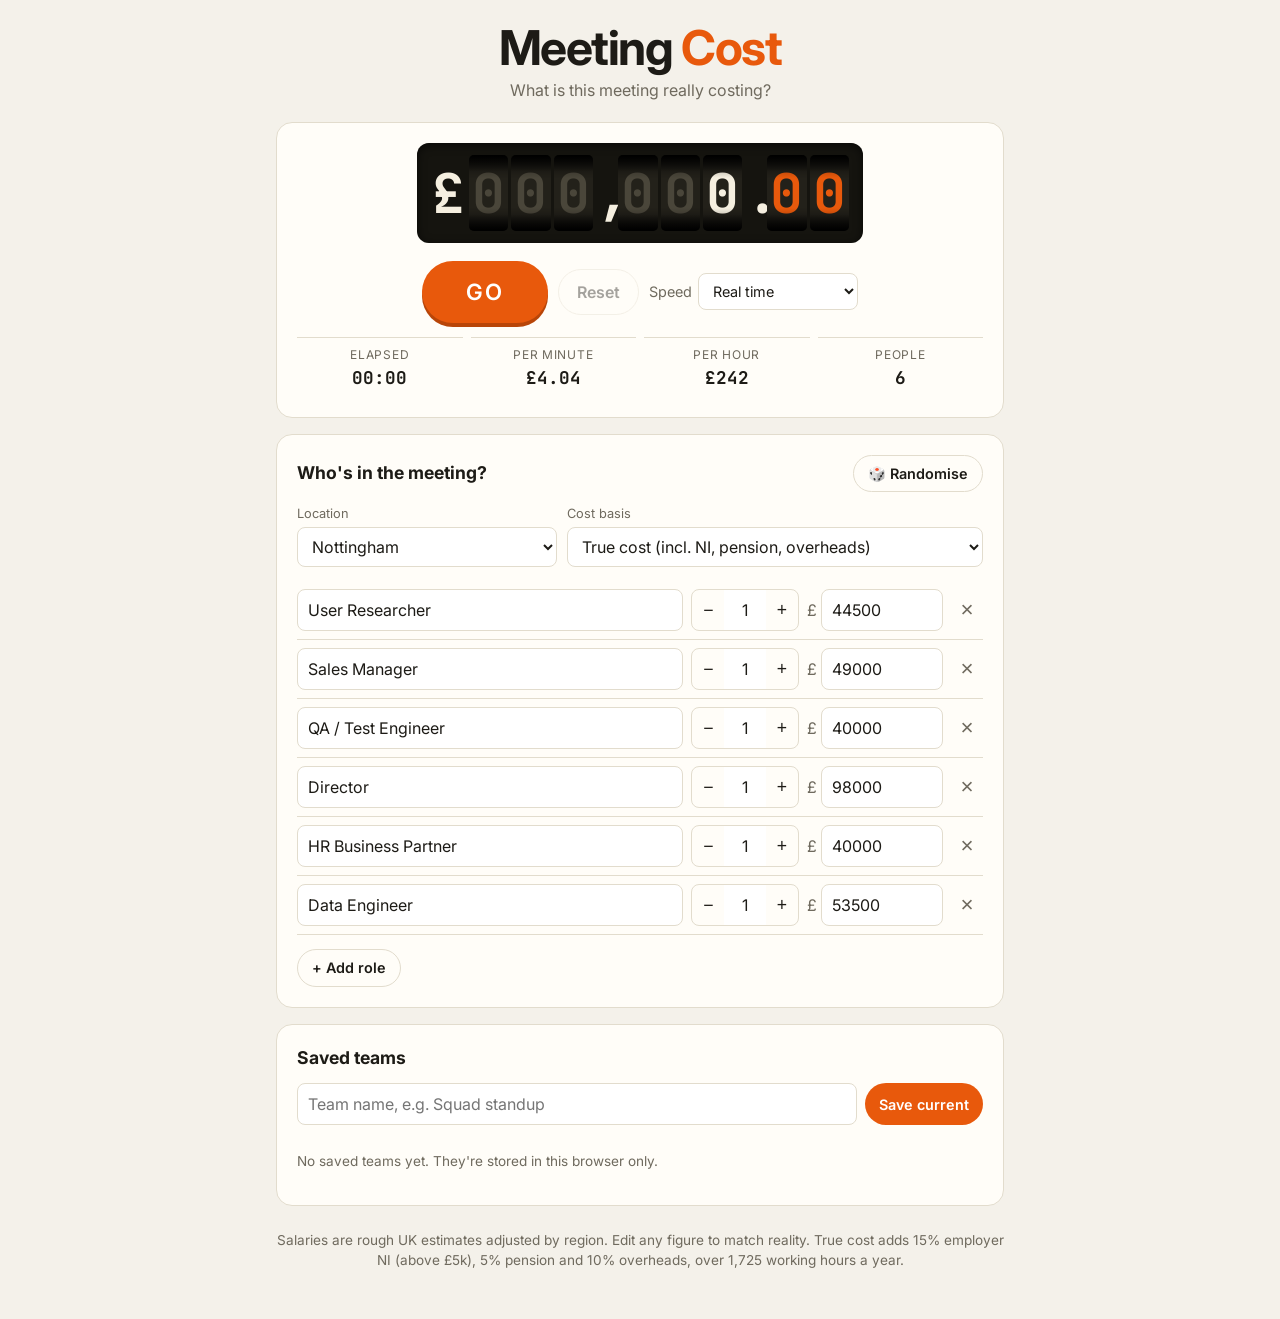
==== index.html @ 6343859e "Meeting Cost v1 Co-Authored-By: Claude Opus 5.5 <noreply@anthropic.com> Claude-Session: https://clau" ====
<!doctype html>
<html lang="en-GB">
<head>
  <meta charset="utf-8">
  <meta name="viewport" content="width=device-width, initial-scale=1">
  <title>Meeting Cost</title>
  <meta name="description" content="Watch what your meeting is really costing, live.">
  <link rel="preconnect" href="https://fonts.googleapis.com">
  <link rel="preconnect" href="https://fonts.gstatic.com" crossorigin>
  <link href="https://fonts.googleapis.com/css2?family=Inter:wght@400;500;600;700&family=JetBrains+Mono:wght@500;700&display=swap" rel="stylesheet">
  <link rel="stylesheet" href="style.css">
  <link rel="icon" href="data:image/svg+xml,<svg xmlns='http://www.w3.org/2000/svg' viewBox='0 0 100 100'><text y='.9em' font-size='90'>💸</text></svg>">
</head>
<body>
  <main class="wrap">
    <header class="top">
      <h1>Meeting <span>Cost</span></h1>
      <p class="tag">What is this meeting really costing?</p>
    </header>

    <section class="meter card" aria-live="polite">
      <div class="odometer" id="odometer" aria-label="Meeting cost"></div>
      <div class="controls">
        <button id="go" class="btn btn-go">GO</button>
        <button id="reset" class="btn btn-ghost" disabled>Reset</button>
        <label class="speed">
          <span>Speed</span>
          <select id="speed">
            <option value="1">Real time</option>
            <option value="10">10×</option>
            <option value="60">60× (1 min = 1 hr)</option>
          </select>
        </label>
      </div>
      <dl class="stats">
        <div><dt>Elapsed</dt><dd id="elapsed">00:00</dd></div>
        <div><dt>Per minute</dt><dd id="perMinute">£0</dd></div>
        <div><dt>Per hour</dt><dd id="perHour">£0</dd></div>
        <div><dt>People</dt><dd id="people">0</dd></div>
      </dl>
      <div id="result" class="result" hidden>
        <p id="resultText"></p>
        <div class="result-actions">
          <button id="copyResult" class="btn btn-small">Copy result</button>
          <button id="copyLink" class="btn btn-small btn-ghost">Copy link to this meeting</button>
        </div>
      </div>
    </section>

    <section class="card">
      <div class="section-head">
        <h2>Who's in the meeting?</h2>
        <button id="randomise" class="btn btn-small btn-ghost">🎲 Randomise</button>
      </div>

      <div class="settings">
        <label>
          <span>Location</span>
          <select id="location"></select>
        </label>
        <label>
          <span>Cost basis</span>
          <select id="mode">
            <option value="true">True cost (incl. NI, pension, overheads)</option>
            <option value="salary">Salary only</option>
          </select>
        </label>
      </div>

      <ul id="attendees" class="attendees"></ul>
      <button id="addRow" class="btn btn-small btn-ghost add">+ Add role</button>
      <datalist id="roleList"></datalist>
    </section>

    <section class="card">
      <h2>Saved teams</h2>
      <form id="saveForm" class="save">
        <input id="teamName" type="text" placeholder="Team name, e.g. Squad standup" maxlength="40" required>
        <button class="btn btn-small" type="submit">Save current</button>
      </form>
      <ul id="teams" class="teams"></ul>
      <p id="noTeams" class="muted">No saved teams yet. They're stored in this browser only.</p>
    </section>

    <footer class="foot muted">
      Salaries are rough UK estimates adjusted by region. Edit any figure to match reality.
      True cost adds 15% employer NI (above £5k), 5% pension and 10% overheads, over 1,725 working hours a year.
    </footer>
  </main>

  <template id="rowTpl">
    <li class="row">
      <input class="role" type="text" list="roleList" aria-label="Job title">
      <div class="count">
        <button type="button" class="dec" aria-label="Fewer">−</button>
        <input class="n" type="number" min="1" max="99" value="1" aria-label="How many">
        <button type="button" class="inc" aria-label="More">+</button>
      </div>
      <label class="salary"><span>£</span><input class="sal" type="number" min="0" step="1000" aria-label="Annual salary"></label>
      <button type="button" class="remove" aria-label="Remove">×</button>
    </li>
  </template>

  <script type="module" src="app.js"></script>
</body>
</html>
---- style.css ----
:root {
  --bg: #f4f1ea;
  --card: #fffdf8;
  --ink: #1d1b16;
  --muted: #6f6a5e;
  --line: #e2dccd;
  --accent: #e8590c;
  --accent-ink: #fff;
  --stop: #c92a2a;
  --odo-bg: #15140f;
  --odo-wheel: #23211a;
  --odo-digit: #f5efe0;
  --odo-pence: #e8590c;
  --odo-dim: #4a463a;
  --input: #fff;
  color-scheme: light;
}
@media (prefers-color-scheme: dark) {
  :root:not([data-theme="light"]) {
    --bg: #12110d; --card: #1b1a15; --ink: #f2ede1; --muted: #9a9484; --line: #2e2c24;
    --input: #23211a; --odo-bg: #0a0907; --odo-wheel: #1b1a14; color-scheme: dark;
  }
}
:root[data-theme="dark"] {
  --bg: #12110d; --card: #1b1a15; --ink: #f2ede1; --muted: #9a9484; --line: #2e2c24;
  --input: #23211a; --odo-bg: #0a0907; --odo-wheel: #1b1a14; color-scheme: dark;
}

* { box-sizing: border-box; }
body {
  margin: 0;
  background: var(--bg);
  color: var(--ink);
  font: 16px/1.5 Inter, system-ui, sans-serif;
}
.wrap { max-width: 760px; margin: 0 auto; padding: 24px 16px 48px; }
.top { text-align: center; margin-bottom: 20px; }
h1 { font-size: clamp(2rem, 7vw, 3rem); margin: 0; letter-spacing: -0.03em; line-height: 1; }
h1 span { color: var(--accent); }
.tag { margin: 6px 0 0; color: var(--muted); }
h2 { font-size: 1.1rem; margin: 0 0 12px; }
.muted { color: var(--muted); font-size: 0.85rem; }

.card {
  background: var(--card);
  border: 1px solid var(--line);
  border-radius: 16px;
  padding: 20px;
  margin-bottom: 16px;
}

/* ---- odometer ---- */
.meter { text-align: center; }
.odometer {
  --h: clamp(44px, 11vw, 76px);
  display: inline-flex;
  align-items: center;
  gap: 3px;
  padding: 12px 14px;
  background: var(--odo-bg);
  border-radius: 12px;
  box-shadow: inset 0 2px 10px rgba(0,0,0,.6);
  font: 700 calc(var(--h) * 0.72)/1 "JetBrains Mono", ui-monospace, monospace;
  color: var(--odo-digit);
  max-width: 100%;
}
.odometer .cur, .odometer .dot, .odometer .sep { padding: 0 1px; }
.odometer .sep, .odometer .dot { width: 0.35em; text-align: center; }
.wheel {
  position: relative;
  display: inline-block;
  width: 0.72em;
  height: var(--h);
  overflow: hidden;
  border-radius: 5px;
  background: linear-gradient(180deg, #000 0%, var(--odo-wheel) 22%, var(--odo-wheel) 78%, #000 100%);
}
.wheel::after {
  content: "";
  position: absolute; inset: 0;
  background: linear-gradient(180deg, rgba(0,0,0,.55), transparent 30%, transparent 70%, rgba(0,0,0,.55));
  pointer-events: none;
}
.strip { display: flex; flex-direction: column; will-change: transform; }
.strip span { height: var(--h); display: flex; align-items: center; justify-content: center; }
.wheel.pence { color: var(--odo-pence); }
.wheel.lead { color: var(--odo-dim); }

.controls { display: flex; gap: 10px; justify-content: center; align-items: center; flex-wrap: wrap; margin: 18px 0 8px; }
.btn {
  white-space: nowrap;
  font: inherit; font-weight: 600;
  border: 0; border-radius: 999px;
  padding: 10px 18px;
  background: var(--accent); color: var(--accent-ink);
  cursor: pointer;
}
.btn:disabled { opacity: .4; cursor: default; }
.btn-ghost { background: transparent; color: var(--ink); border: 1px solid var(--line); }
.btn-small { padding: 7px 14px; font-size: .9rem; }
.btn-go { font-size: 1.4rem; padding: 14px 44px; letter-spacing: .08em; box-shadow: 0 4px 0 #b84508; }
.btn-go:active { transform: translateY(2px); box-shadow: 0 2px 0 #b84508; }
.btn-go.stop { background: var(--stop); box-shadow: 0 4px 0 #8f1d1d; }
.speed { display: flex; gap: 6px; align-items: center; color: var(--muted); font-size: .9rem; }

select, input {
  font: inherit; color: var(--ink);
  background: var(--input);
  border: 1px solid var(--line);
  border-radius: 8px;
  padding: 8px 10px;
  min-width: 0;
}

.stats { display: grid; grid-template-columns: repeat(4, 1fr); gap: 8px; margin: 14px 0 0; }
.stats div { padding: 8px 4px; border-top: 1px solid var(--line); }
.stats dt { font-size: .75rem; text-transform: uppercase; letter-spacing: .06em; color: var(--muted); }
.stats dd { margin: 2px 0 0; font: 700 1.1rem "JetBrains Mono", monospace; }
@media (max-width: 480px) { .stats { grid-template-columns: repeat(2, 1fr); } }

.result { margin-top: 16px; padding: 16px; border-radius: 12px; background: color-mix(in srgb, var(--accent) 12%, transparent); }
.result p { margin: 0 0 12px; font-size: 1.1rem; }
.result strong { font-size: 1.6rem; display: block; }
.result span { display: block; color: var(--muted); font-size: .95rem; }
.result-actions { display: flex; gap: 8px; justify-content: center; flex-wrap: wrap; }

/* ---- setup ---- */
.section-head { display: flex; justify-content: space-between; align-items: center; margin-bottom: 12px; }
.section-head h2 { margin: 0; }
.settings { display: grid; grid-template-columns: 1fr 1.6fr; gap: 10px; margin-bottom: 14px; }
.settings label span { display: block; font-size: .8rem; color: var(--muted); margin-bottom: 4px; }
.settings select { width: 100%; }
@media (max-width: 560px) { .settings { grid-template-columns: 1fr; } }

.attendees { list-style: none; margin: 0 0 10px; padding: 0; }
.row {
  display: grid;
  grid-template-columns: 1fr auto 8.5rem auto;
  gap: 8px; align-items: center;
  padding: 8px 0; border-bottom: 1px solid var(--line);
}
.row .role { width: 100%; }
.count { display: flex; align-items: center; border: 1px solid var(--line); border-radius: 8px; overflow: hidden; }
.count button { border: 0; background: transparent; color: var(--ink); width: 32px; height: 38px; font-size: 1.1rem; cursor: pointer; }
.count .n { width: 2.6em; text-align: center; border: 0; border-radius: 0; padding: 8px 0; -moz-appearance: textfield; }
.count .n::-webkit-inner-spin-button { -webkit-appearance: none; }
.salary { display: flex; align-items: center; gap: 4px; color: var(--muted); }
.salary input { width: 100%; }
.salary input.override { border-color: var(--accent); }
.remove { border: 0; background: transparent; color: var(--muted); font-size: 1.4rem; cursor: pointer; width: 32px; }
.remove:hover { color: var(--stop); }
@media (max-width: 560px) {
  .row { grid-template-columns: 1fr auto; }
  .row .role { grid-column: 1; grid-row: 1; }
  .remove { grid-column: 2; grid-row: 1; }
  .salary { grid-column: 1; grid-row: 2; }
  .count { grid-column: 2; grid-row: 2; }
}
.add { margin-top: 4px; }

/* ---- teams ---- */
.save { display: flex; gap: 8px; margin-bottom: 12px; }
.save input { flex: 1; }
.teams { list-style: none; margin: 0; padding: 0; display: grid; gap: 8px; }
.teams li { display: flex; border: 1px solid var(--line); border-radius: 10px; overflow: hidden; }
.teams .load { flex: 1; text-align: left; border: 0; background: transparent; color: var(--ink); padding: 10px 12px; font: inherit; cursor: pointer; }
.teams .load:hover { background: color-mix(in srgb, var(--accent) 8%, transparent); }
.teams .load span { display: block; color: var(--muted); font-size: .85rem; }
.teams .del { border: 0; border-left: 1px solid var(--line); background: transparent; color: var(--muted); width: 44px; font-size: 1.3rem; cursor: pointer; }

.foot { text-align: center; margin-top: 24px; }
body.running .odometer { box-shadow: inset 0 2px 10px rgba(0,0,0,.6), 0 0 0 3px color-mix(in srgb, var(--accent) 40%, transparent); }
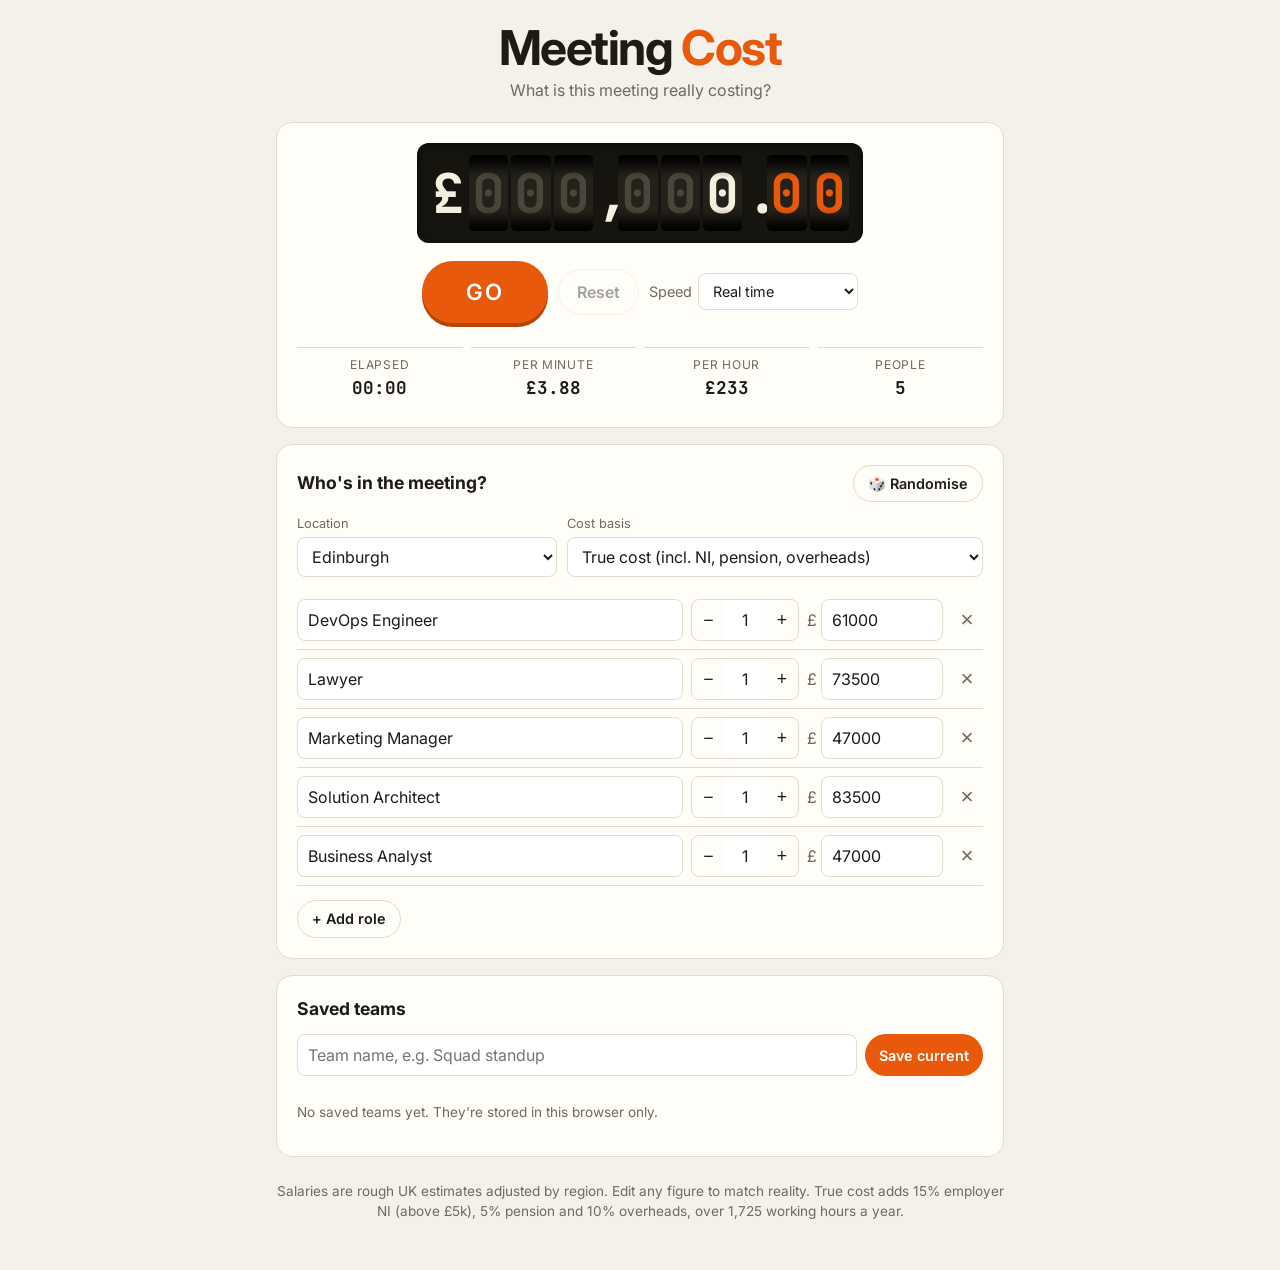
==== commit ec6c006a: "Shared links restore the meeting result, not just the setup Copy link now includes the final cost an" ====
--- a/index.html
+++ b/index.html
@@ -42,7 +42,7 @@
         <p id="resultText"></p>
         <div class="result-actions">
           <button id="copyResult" class="btn btn-small">Copy result</button>
-          <button id="copyLink" class="btn btn-small btn-ghost">Copy link to this meeting</button>
+          <button id="copyLink" class="btn btn-small btn-ghost">Copy link to this result</button>
         </div>
       </div>
     </section>
--- a/style.css
+++ b/style.css
@@ -86,7 +86,7 @@
 .wheel.pence { color: var(--odo-pence); }
 .wheel.lead { color: var(--odo-dim); }
 
-.controls { display: flex; gap: 10px; justify-content: center; align-items: center; flex-wrap: wrap; margin: 18px 0 8px; }
+.controls { display: flex; gap: 10px; justify-content: center; align-items: center; flex-wrap: wrap; row-gap: 18px; margin: 18px 0 24px; }
 .btn {
   white-space: nowrap;
   font: inherit; font-weight: 600;
@@ -170,3 +170,6 @@
 
 .foot { text-align: center; margin-top: 24px; }
 body.running .odometer { box-shadow: inset 0 2px 10px rgba(0,0,0,.6), 0 0 0 3px color-mix(in srgb, var(--accent) 40%, transparent); }
+.teams li.active { border-color: var(--accent); }
+.teams .load em { font-style: normal; color: var(--accent); }
+.teams .update { border: 0; border-left: 1px solid var(--line); background: var(--accent); color: var(--accent-ink); font: inherit; font-weight: 600; font-size: .85rem; padding: 0 14px; cursor: pointer; }
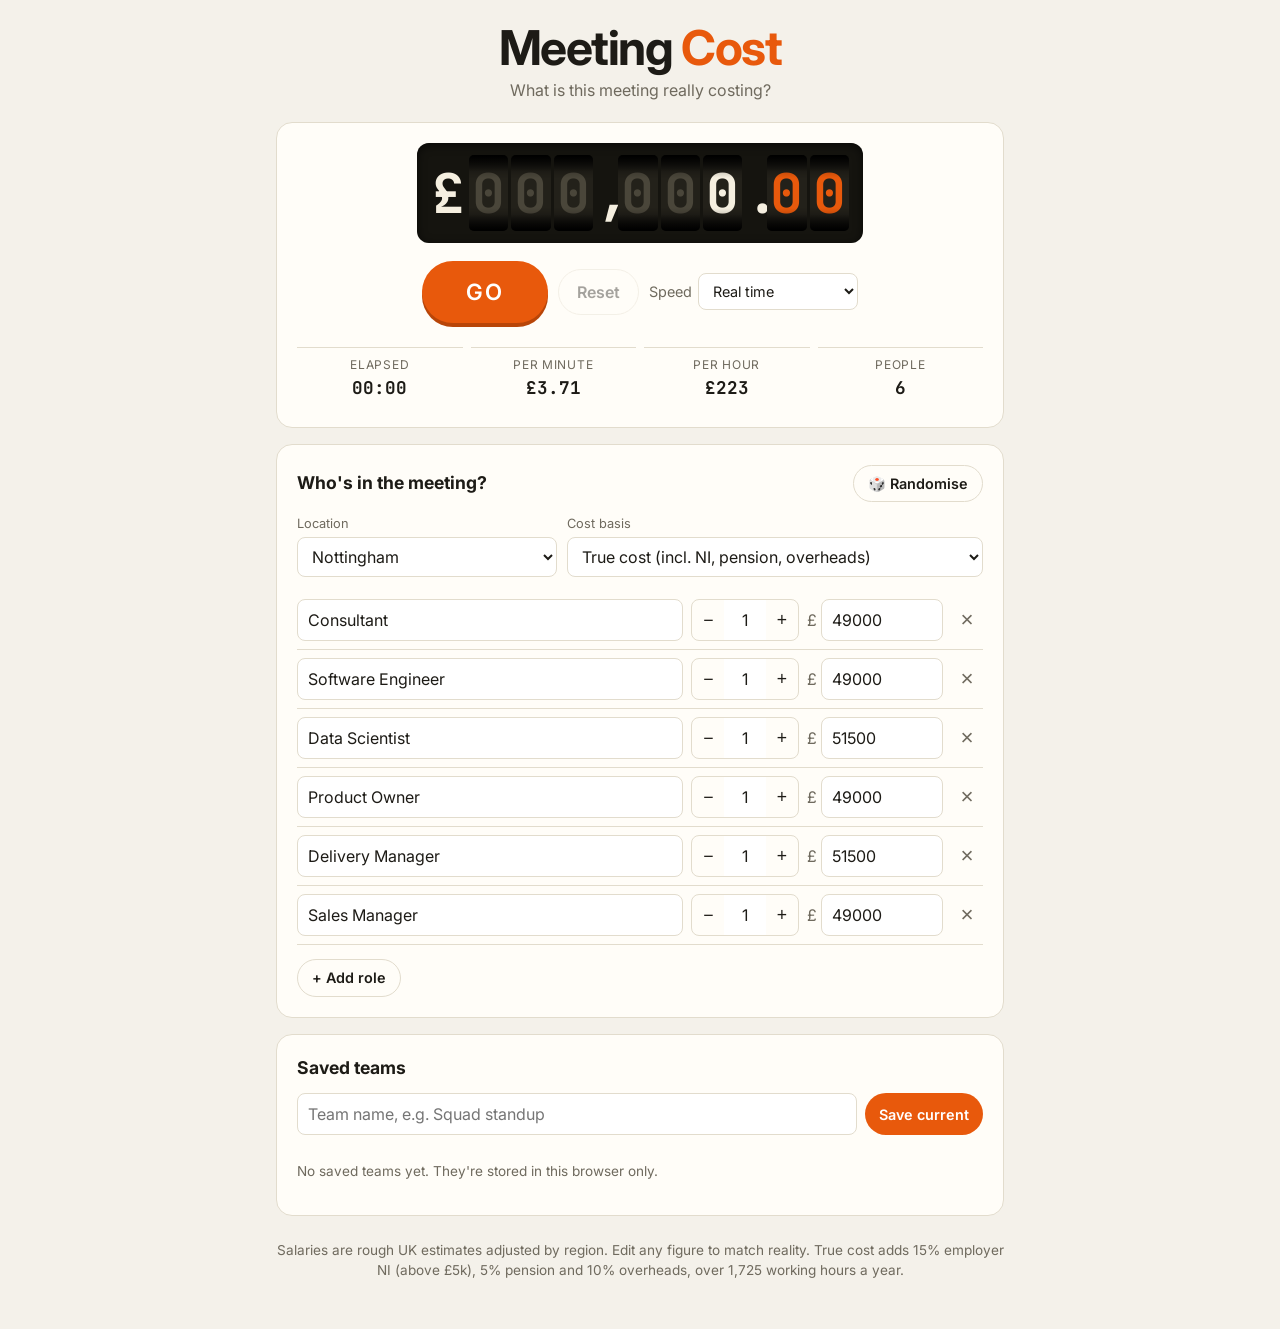
==== commit 20f5cb40: "Add full meeting report A See full report button on the result card opens report.html: an itemised r" ====
--- a/index.html
+++ b/index.html
@@ -41,7 +41,8 @@
       <div id="result" class="result" hidden>
         <p id="resultText"></p>
         <div class="result-actions">
-          <button id="copyResult" class="btn btn-small">Copy result</button>
+          <a id="report" class="btn btn-small" href="report.html" target="_blank" rel="noopener">See full report</a>
+          <button id="copyResult" class="btn btn-small btn-ghost">Copy result</button>
           <button id="copyLink" class="btn btn-small btn-ghost">Copy link to this result</button>
         </div>
       </div>
--- a/style.css
+++ b/style.css
@@ -173,3 +173,4 @@
 .teams li.active { border-color: var(--accent); }
 .teams .load em { font-style: normal; color: var(--accent); }
 .teams .update { border: 0; border-left: 1px solid var(--line); background: var(--accent); color: var(--accent-ink); font: inherit; font-weight: 600; font-size: .85rem; padding: 0 14px; cursor: pointer; }
+a.btn { display: inline-block; text-decoration: none; }
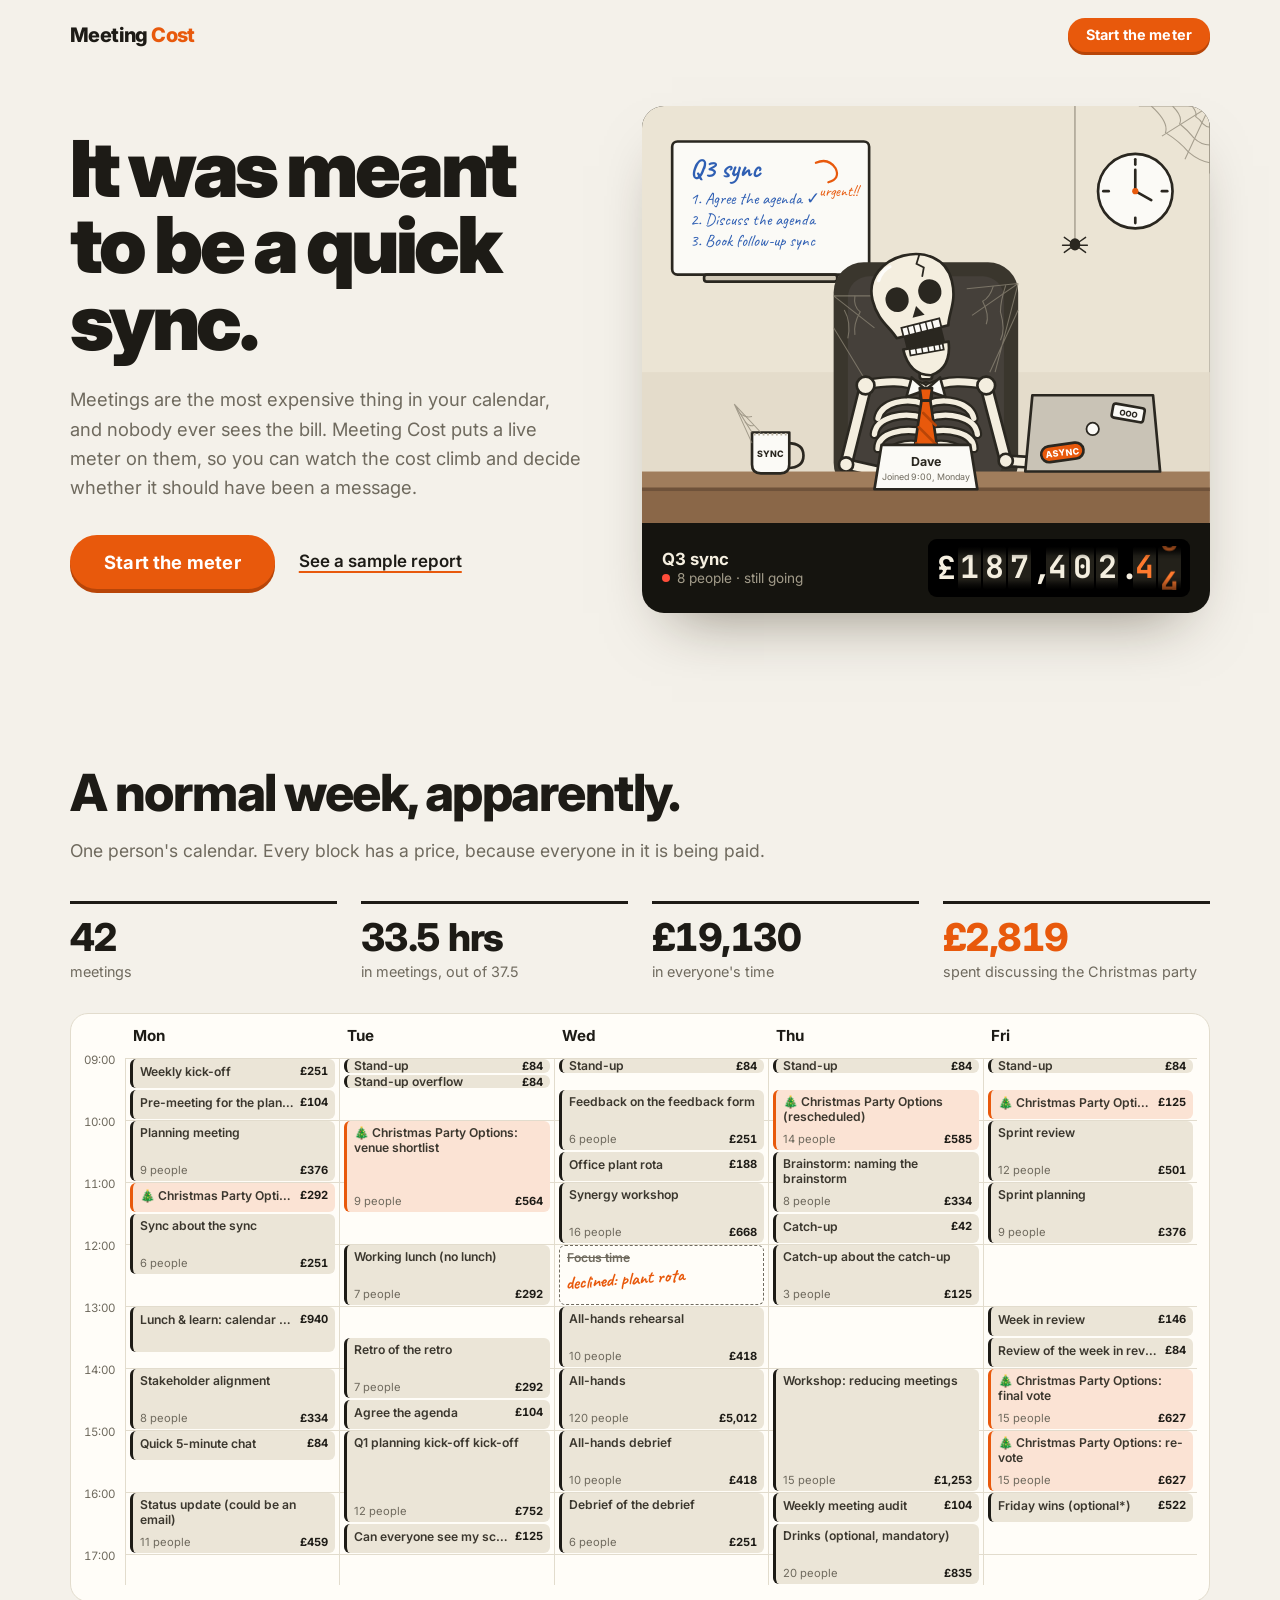
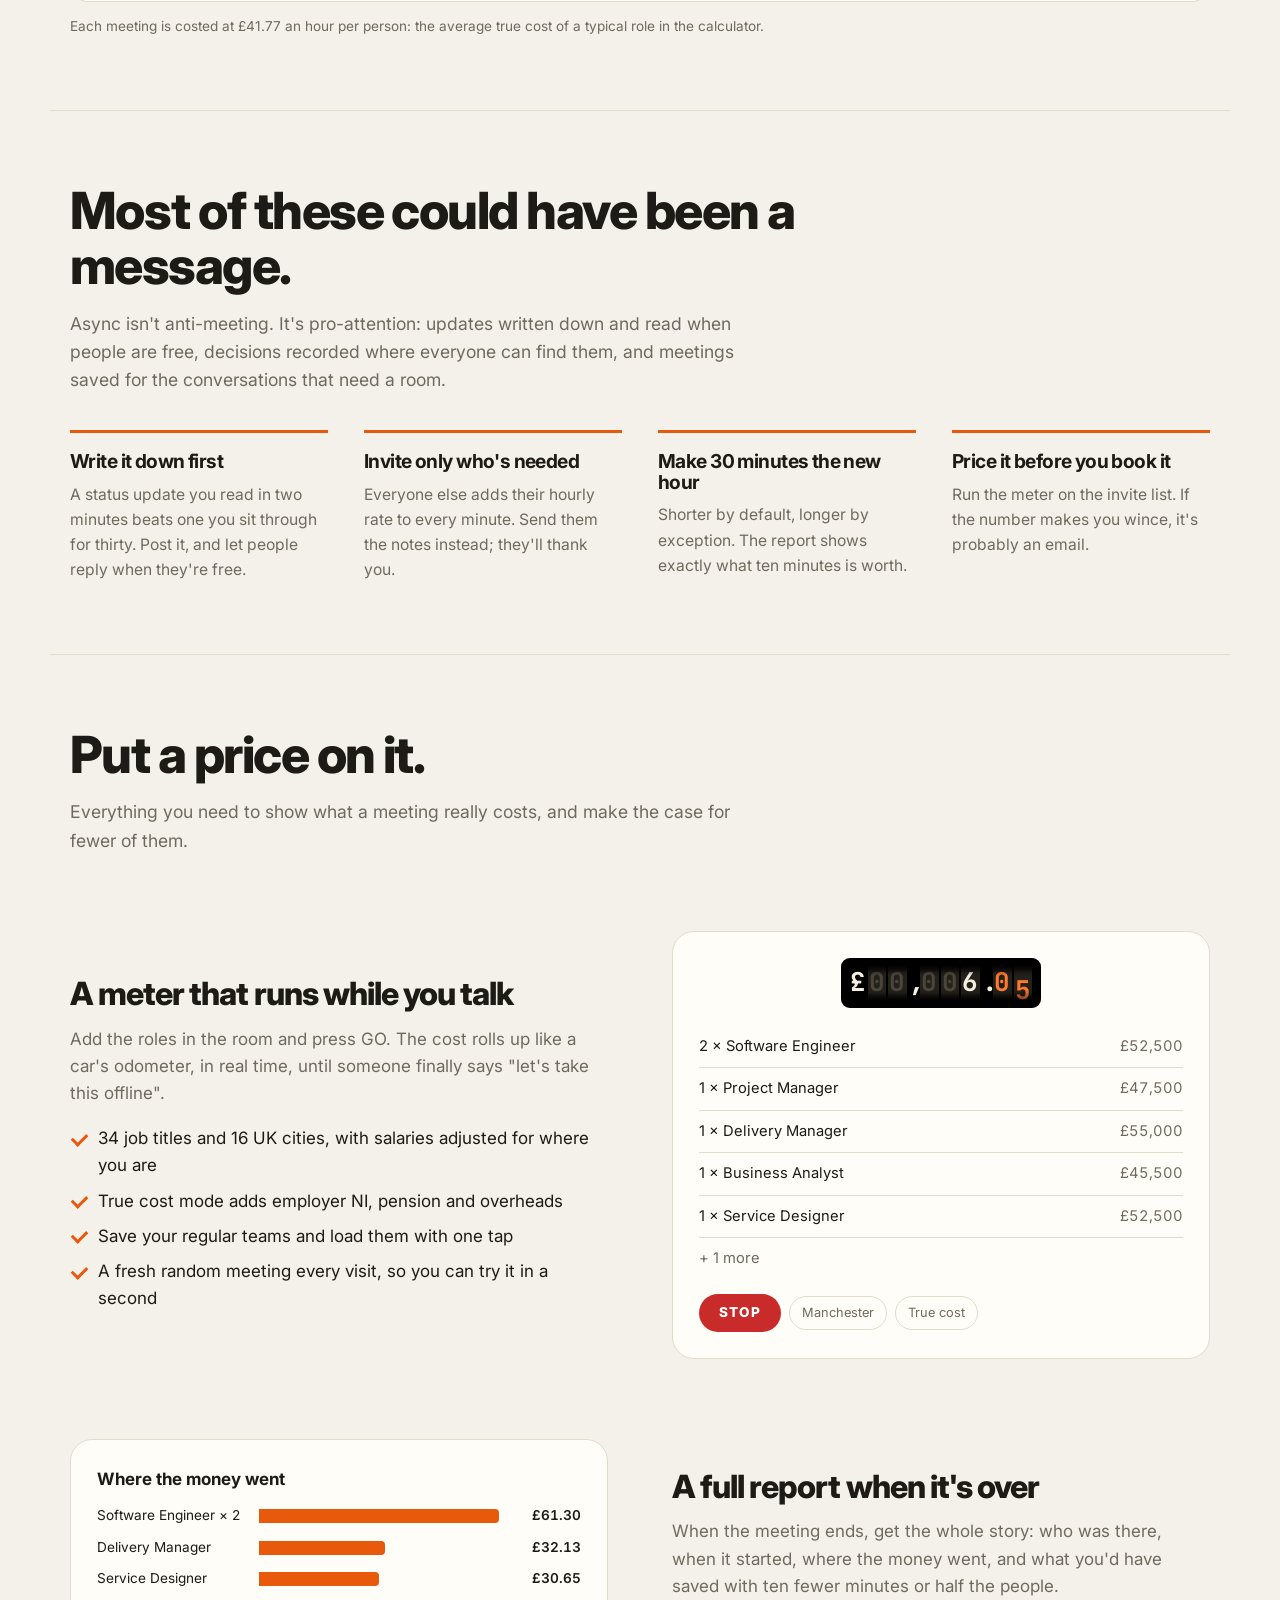
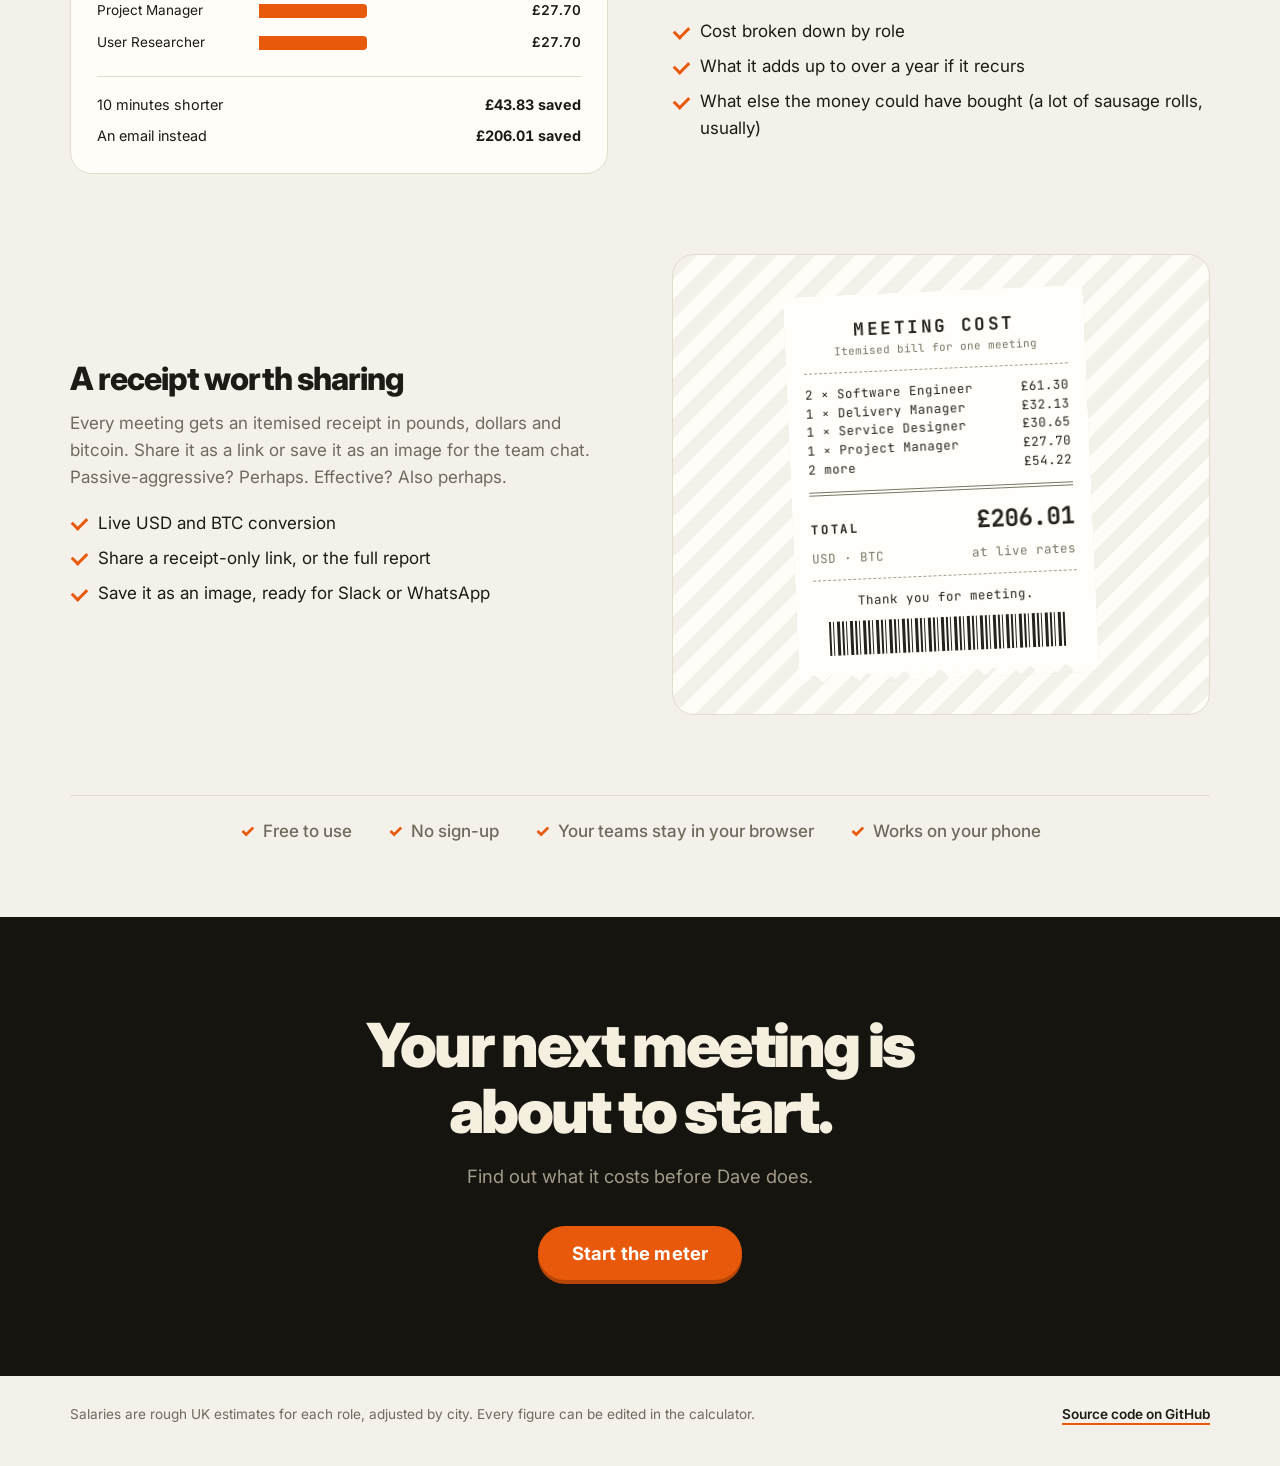
==== commit e66eef60: "Add a landing page about meeting culture index.html is now a landing page making the case for async " ====
--- a/index.html
+++ b/index.html
@@ -4,104 +4,347 @@
   <meta charset="utf-8">
   <meta name="viewport" content="width=device-width, initial-scale=1">
   <title>Meeting Cost</title>
-  <meta name="description" content="Watch what your meeting is really costing, live.">
+  <meta name="description" content="Put a live price on every meeting. Watch the cost climb, see what it could have bought, and make the case for async.">
+  <script>
+    // Older shared links pointed at the site root; send them to the calculator.
+    if (/^#m=/.test(location.hash)) location.replace("calculator.html" + location.hash);
+  </script>
   <link rel="preconnect" href="https://fonts.googleapis.com">
   <link rel="preconnect" href="https://fonts.gstatic.com" crossorigin>
-  <link href="https://fonts.googleapis.com/css2?family=Inter:wght@400;500;600;700&family=JetBrains+Mono:wght@500;700&display=swap" rel="stylesheet">
-  <link rel="stylesheet" href="style.css">
+  <link href="https://fonts.googleapis.com/css2?family=Inter:wght@400;500;600;700;800;900&family=JetBrains+Mono:wght@500;700&family=Caveat:wght@500;700&display=swap" rel="stylesheet">
+  <link rel="stylesheet" href="landing.css">
   <link rel="icon" href="data:image/svg+xml,<svg xmlns='http://www.w3.org/2000/svg' viewBox='0 0 100 100'><text y='.9em' font-size='90'>💸</text></svg>">
 </head>
 <body>
-  <main class="wrap">
-    <header class="top">
-      <h1>Meeting <span>Cost</span></h1>
-      <p class="tag">What is this meeting really costing?</p>
-    </header>
-
-    <section class="meter card" aria-live="polite">
-      <div class="odometer" id="odometer" aria-label="Meeting cost"></div>
-      <div class="controls">
-        <button id="go" class="btn btn-go">GO</button>
-        <button id="reset" class="btn btn-ghost" disabled>Reset</button>
-        <label class="speed">
-          <span>Speed</span>
-          <select id="speed">
-            <option value="1">Real time</option>
-            <option value="10">10×</option>
-            <option value="60">60× (1 min = 1 hr)</option>
-          </select>
-        </label>
-      </div>
-      <dl class="stats">
-        <div><dt>Elapsed</dt><dd id="elapsed">00:00</dd></div>
-        <div><dt>Per minute</dt><dd id="perMinute">£0</dd></div>
-        <div><dt>Per hour</dt><dd id="perHour">£0</dd></div>
-        <div><dt>People</dt><dd id="people">0</dd></div>
-      </dl>
-      <div id="result" class="result" hidden>
-        <p id="resultText"></p>
-        <div class="result-actions">
-          <a id="report" class="btn btn-small" href="report.html" target="_blank" rel="noopener">See full report</a>
-          <button id="copyResult" class="btn btn-small btn-ghost">Copy result</button>
-          <button id="copyLink" class="btn btn-small btn-ghost">Copy link to this result</button>
-        </div>
-      </div>
-    </section>
-
-    <section class="card">
+  <header class="nav">
+    <a class="brand" href="./">Meeting <span>Cost</span></a>
+    <a class="btn btn-small" href="calculator.html">Start the meter</a>
+  </header>
+
+  <main>
+    <!-- hero -->
+    <section class="hero">
+      <div class="hero-copy">
+        <h1>It was meant to be a quick sync.</h1>
+        <p class="sub">Meetings are the most expensive thing in your calendar, and nobody ever sees the bill. Meeting Cost puts a live meter on them, so you can watch the cost climb and decide whether it should have been a message.</p>
+        <div class="cta-row">
+          <a class="btn btn-big" href="calculator.html">Start the meter</a>
+          <a class="link" id="sampleReport" href="report.html">See a sample report</a>
+        </div>
+      </div>
+      <figure class="scene">
+        <div class="scene-art"><svg xmlns="http://www.w3.org/2000/svg" viewBox="0 0 640 470" role="img" aria-labelledby="t d">
+  <title id="t">A skeleton still sitting in a meeting</title>
+  <desc id="d">A skeleton in a collar and orange tie slumps at a meeting-room table, covered in cobwebs, beside a dusty mug and a laptop. The whiteboard behind reads "Q3 sync" and the clock keeps ticking.</desc>
+  <defs>
+    <style>
+      .ink { stroke: #2a2720; stroke-width: 3; stroke-linejoin: round; stroke-linecap: round; }
+      .bone-o { fill: none; stroke: #2a2720; stroke-linecap: round; stroke-linejoin: round; }
+      .bone { fill: none; stroke: #f4eedf; stroke-linecap: round; stroke-linejoin: round; }
+      .web { fill: none; stroke: #8d8676; stroke-width: 1.2; opacity: .75; }
+      .txt { font-family: Inter, system-ui, sans-serif; fill: #2a2720; }
+      .hand { font-family: Caveat, "Marker Felt", "Comic Sans MS", cursive; fill: #2f5fb3; }
+    </style>
+  </defs>
+
+  <!-- wall -->
+  <rect width="640" height="470" fill="#ebe4d4"/>
+  <rect y="300" width="640" height="120" fill="#e4dccb"/>
+
+  <!-- whiteboard -->
+  <rect x="34" y="40" width="222" height="150" rx="6" fill="#fbfaf6" class="ink"/>
+  <rect x="70" y="190" width="150" height="8" rx="3" fill="#cfc7b6" class="ink" stroke-width="2"/>
+  <text x="54" y="80" class="hand" font-size="30" font-weight="700">Q3 sync</text>
+  <text x="54" y="110" class="hand" font-size="19">1. Agree the agenda ✓</text>
+  <text x="54" y="134" class="hand" font-size="19">2. Discuss the agenda</text>
+  <text x="54" y="158" class="hand" font-size="19">3. Book follow-up sync</text>
+  <path d="M196 64 q14 -6 22 6 q6 12 -8 16" fill="none" stroke="#e8590c" stroke-width="2.5" stroke-linecap="round"/>
+  <text x="200" y="102" class="hand" font-size="17" fill="#e8590c" style="fill:#e8590c">urgent!!</text>
+
+  <!-- clock -->
+  <circle cx="556" cy="96" r="42" fill="#fbfaf6" class="ink" stroke-width="4"/>
+  <g stroke="#2a2720" stroke-width="3" stroke-linecap="round">
+    <line x1="556" y1="60" x2="556" y2="66"/><line x1="556" y1="126" x2="556" y2="132"/>
+    <line x1="520" y1="96" x2="526" y2="96"/><line x1="586" y1="96" x2="592" y2="96"/>
+    <line x1="556" y1="96" x2="556" y2="72"/>
+    <line x1="556" y1="96" x2="574" y2="106"/>
+  </g>
+  <circle cx="556" cy="96" r="3.5" fill="#e8590c"/>
+
+  <!-- cobweb in the top-right corner, with a spider -->
+  <g class="web">
+    <path d="M640 0 L560 0 M640 0 L586 34 M640 0 L612 60 M640 0 L640 76"/>
+    <path d="M574 0 Q594 18 590 30 Q606 40 616 52 Q628 62 640 64"/>
+    <path d="M598 0 Q610 12 606 20 Q616 28 622 36 Q630 44 640 44"/>
+    <path d="M620 0 Q626 8 624 12 Q630 16 632 20 Q636 24 640 24"/>
+  </g>
+  <line x1="488" y1="0" x2="488" y2="150" stroke="#8d8676" stroke-width="1.2"/>
+  <g transform="translate(488 156)">
+    <ellipse rx="6" ry="7" fill="#2a2720"/>
+    <g stroke="#2a2720" stroke-width="1.6" fill="none" stroke-linecap="round">
+      <path d="M-5 -3 l-7 -5 M-6 1 l-8 0 M-5 4 l-7 5 M5 -3 l7 -5 M6 1 l8 0 M5 4 l7 5"/>
+    </g>
+  </g>
+
+  <!-- chair back -->
+  <rect x="216" y="176" width="208" height="260" rx="34" fill="#3a362d"/>
+  <rect x="232" y="192" width="176" height="230" rx="24" fill="#45403a"/>
+
+  <!-- cobwebs from the chair to the skull and shoulder -->
+  <g class="web">
+    <path d="M424 200 L366 206 M424 200 L372 236 M424 200 L398 300 M424 230 L392 300"/>
+    <path d="M396 203 Q392 216 384 220 Q392 236 388 246 M410 202 Q404 220 404 232 Q410 252 404 264"/>
+    <path d="M216 214 L276 214 M216 214 L262 250 M216 250 L250 306"/>
+    <path d="M240 214 Q238 226 246 232 Q238 246 240 258 M228 230 Q236 244 232 262"/>
+  </g>
+
+  <!-- ribcage and spine -->
+  <g>
+    <path d="M320 318 V412" class="bone-o" stroke-width="16"/>
+    <path d="M320 318 V412" class="bone" stroke-width="10" stroke-dasharray="9 4"/>
+    <g>
+      <path d="M318 336 C298 328 270 334 266 352" class="bone-o" stroke-width="11"/>
+      <path d="M318 352 C296 344 264 350 262 370" class="bone-o" stroke-width="11"/>
+      <path d="M318 368 C296 362 266 368 266 386" class="bone-o" stroke-width="11"/>
+      <path d="M318 384 C300 378 276 384 276 398" class="bone-o" stroke-width="11"/>
+      <path d="M322 336 C342 328 370 334 374 352" class="bone-o" stroke-width="11"/>
+      <path d="M322 352 C344 344 376 350 378 370" class="bone-o" stroke-width="11"/>
+      <path d="M322 368 C344 362 374 368 374 386" class="bone-o" stroke-width="11"/>
+      <path d="M322 384 C340 378 364 384 364 398" class="bone-o" stroke-width="11"/>
+      <path d="M318 336 C298 328 270 334 266 352" class="bone" stroke-width="6"/>
+      <path d="M318 352 C296 344 264 350 262 370" class="bone" stroke-width="6"/>
+      <path d="M318 368 C296 362 266 368 266 386" class="bone" stroke-width="6"/>
+      <path d="M318 384 C300 378 276 384 276 398" class="bone" stroke-width="6"/>
+      <path d="M322 336 C342 328 370 334 374 352" class="bone" stroke-width="6"/>
+      <path d="M322 352 C344 344 376 350 378 370" class="bone" stroke-width="6"/>
+      <path d="M322 368 C344 362 374 368 374 386" class="bone" stroke-width="6"/>
+      <path d="M322 384 C340 378 364 384 364 398" class="bone" stroke-width="6"/>
+    </g>
+  </g>
+
+  <!-- collarbones -->
+  <path d="M316 318 C296 308 274 310 252 314" class="bone-o" stroke-width="13"/>
+  <path d="M324 318 C344 308 366 310 388 314" class="bone-o" stroke-width="13"/>
+  <path d="M316 318 C296 308 274 310 252 314" class="bone" stroke-width="8"/>
+  <path d="M324 318 C344 308 366 310 388 314" class="bone" stroke-width="8"/>
+
+  <!-- arms: left elbow on the table, right reaching for the laptop -->
+  <g>
+    <path d="M252 316 L230 404" class="bone-o" stroke-width="16"/>
+    <path d="M230 404 L292 418" class="bone-o" stroke-width="15"/>
+    <path d="M388 316 L410 400" class="bone-o" stroke-width="16"/>
+    <path d="M410 400 L446 402" class="bone-o" stroke-width="15"/>
+    <path d="M252 316 L230 404" class="bone" stroke-width="10"/>
+    <path d="M230 404 L292 418" class="bone" stroke-width="9"/>
+    <path d="M388 316 L410 400" class="bone" stroke-width="10"/>
+    <path d="M410 400 L446 402" class="bone" stroke-width="9"/>
+    <circle cx="252" cy="315" r="10" fill="#f4eedf" class="ink"/>
+    <circle cx="388" cy="315" r="10" fill="#f4eedf" class="ink"/>
+    <circle cx="230" cy="404" r="8" fill="#f4eedf" class="ink"/>
+    <circle cx="410" cy="400" r="8" fill="#f4eedf" class="ink"/>
+  </g>
+
+  <!-- collar and tie -->
+  <path d="M304 306 L320 320 L298 328 Z" fill="#fbfaf6" class="ink" stroke-width="2.5"/>
+  <path d="M336 306 L320 320 L342 328 Z" fill="#fbfaf6" class="ink" stroke-width="2.5"/>
+  <path d="M313 318 H327 L325 332 H315 Z" fill="#e8590c" class="ink" stroke-width="2.5"/>
+  <path d="M315 332 H325 L334 394 L320 408 L306 394 Z" fill="#e8590c" class="ink" stroke-width="2.5"/>
+  <path d="M317 346 L331 360 M312 362 L333 383 M309 380 L326 397" stroke="#b84508" stroke-width="3" stroke-linecap="round"/>
+
+  <!-- neck -->
+  <rect x="312" y="288" width="16" height="10" rx="3" fill="#f4eedf" class="ink" stroke-width="2.5"/>
+  <rect x="313" y="298" width="14" height="10" rx="3" fill="#f4eedf" class="ink" stroke-width="2.5"/>
+
+  <!-- skull, slumped to one side -->
+  <g transform="rotate(-14 320 270)">
+    <!-- open mouth -->
+    <rect x="298" y="250" width="44" height="24" rx="4" fill="#2a2720"/>
+    <!-- jaw, dropped open -->
+    <g transform="translate(0 8) rotate(4 320 262)">
+    <path d="M294 262 Q296 292 320 296 Q344 292 346 262 Z" fill="#f4eedf" class="ink"/>
+    <path d="M301 263 H339 V270 H301 Z" fill="#fbfaf6" stroke="#2a2720" stroke-width="2"/>
+    <path d="M308 263 V270 M315 263 V270 M322 263 V270 M329 263 V270 M335 263 V270" stroke="#2a2720" stroke-width="1.6"/>
+    </g>
+    <!-- cranium -->
+    <path d="M274 206 C274 152 366 152 366 206 C366 230 354 240 350 254 H290 C286 240 274 230 274 206 Z" fill="#f4eedf" class="ink"/>
+    <path d="M298 244 H342 V254 H298 Z" fill="#fbfaf6" stroke="#2a2720" stroke-width="2"/>
+    <path d="M305 244 V254 M312 244 V254 M319 244 V254 M326 244 V254 M333 244 V254" stroke="#2a2720" stroke-width="1.6"/>
+    <ellipse cx="301" cy="212" rx="13" ry="14" fill="#2a2720"/>
+    <ellipse cx="339" cy="212" rx="13" ry="14" fill="#2a2720"/>
+    <path d="M320 224 L313 236 H327 Z" fill="#2a2720"/>
+    <path d="M338 168 l-6 10 l7 6 l-4 9" fill="none" stroke="#2a2720" stroke-width="2" stroke-linecap="round"/>
+    <path d="M286 186 q6 -10 16 -12" fill="none" stroke="#fff" stroke-width="4" stroke-linecap="round" opacity=".8"/>
+  </g>
+
+  <!-- table -->
+  <rect x="0" y="412" width="640" height="20" fill="#a07d5c"/>
+  <rect x="0" y="432" width="640" height="38" fill="#8a6748"/>
+  <rect x="0" y="430" width="640" height="4" fill="#6f523a"/>
+
+  <!-- left hand resting on the table -->
+  <g fill="#f4eedf" class="ink" stroke-width="2.5">
+    <rect x="286" y="404" width="20" height="12" rx="5"/>
+    <rect x="304" y="401" width="14" height="5" rx="2.5"/>
+    <rect x="305" y="407" width="16" height="5" rx="2.5"/>
+    <rect x="303" y="413" width="14" height="5" rx="2.5"/>
+  </g>
+
+  <!-- laptop, seen from behind -->
+  <path d="M432 412 L440 326 H576 L584 412 Z" fill="#c9c3b6" class="ink"/>
+  <circle cx="508" cy="364" r="7" fill="#fbfaf6" stroke="#2a2720" stroke-width="2"/>
+  <g transform="rotate(-8 470 392)">
+    <rect x="450" y="382" width="48" height="18" rx="9" fill="#e8590c" class="ink" stroke-width="2"/>
+    <text x="474" y="395" text-anchor="middle" class="txt" font-size="10" font-weight="800" fill="#fff" style="fill:#fff">ASYNC</text>
+  </g>
+  <g transform="rotate(10 548 346)">
+    <rect x="530" y="338" width="36" height="16" rx="3" fill="#fbfaf6" class="ink" stroke-width="2"/>
+    <text x="548" y="350" text-anchor="middle" class="txt" font-size="9" font-weight="800">OOO</text>
+  </g>
+
+  <!-- dusty mug with a web -->
+  <path d="M164 380 q18 0 18 14 q0 14 -18 14" fill="none" stroke="#2a2720" stroke-width="3"/>
+  <path d="M124 368 H166 V404 Q166 414 156 414 H134 Q124 414 124 404 Z" fill="#fbfaf6" class="ink"/>
+  <text x="145" y="396" text-anchor="middle" class="txt" font-size="10" font-weight="800">SYNC</text>
+  <path d="M126 370 H164" stroke="#b9b1a0" stroke-width="3" stroke-dasharray="2 3"/>
+  <g class="web"><path d="M124 368 L104 336 M134 368 L104 336 M124 380 L104 336"/><path d="M110 346 Q116 352 124 350 M116 356 Q122 362 126 360"/></g>
+
+  <!-- name card -->
+  <path d="M262 432 L270 382 H370 L378 432 Z" fill="#fbfaf6" class="ink"/>
+  <text x="320" y="406" text-anchor="middle" class="txt" font-size="14" font-weight="700">Dave</text>
+  <text x="320" y="422" text-anchor="middle" class="txt" font-size="10" fill="#6f6a5e" style="fill:#6f6a5e">Joined 9:00, Monday</text>
+</svg></div>
+        <figcaption class="display">
+          <div class="display-label">
+            <strong>Q3 sync</strong>
+            <span id="heroMeta">8 people · still going</span>
+          </div>
+          <div class="odometer" id="heroOdo" aria-label="Running cost of the Q3 sync"></div>
+        </figcaption>
+      </figure>
+    </section>
+
+    <!-- calendar -->
+    <section class="section calendar-section">
       <div class="section-head">
-        <h2>Who's in the meeting?</h2>
-        <button id="randomise" class="btn btn-small btn-ghost">🎲 Randomise</button>
-      </div>
-
-      <div class="settings">
-        <label>
-          <span>Location</span>
-          <select id="location"></select>
-        </label>
-        <label>
-          <span>Cost basis</span>
-          <select id="mode">
-            <option value="true">True cost (incl. NI, pension, overheads)</option>
-            <option value="salary">Salary only</option>
-          </select>
-        </label>
-      </div>
-
-      <ul id="attendees" class="attendees"></ul>
-      <button id="addRow" class="btn btn-small btn-ghost add">+ Add role</button>
-      <datalist id="roleList"></datalist>
-    </section>
-
-    <section class="card">
-      <h2>Saved teams</h2>
-      <form id="saveForm" class="save">
-        <input id="teamName" type="text" placeholder="Team name, e.g. Squad standup" maxlength="40" required>
-        <button class="btn btn-small" type="submit">Save current</button>
-      </form>
-      <ul id="teams" class="teams"></ul>
-      <p id="noTeams" class="muted">No saved teams yet. They're stored in this browser only.</p>
-    </section>
-
-    <footer class="foot muted">
-      Salaries are rough UK estimates adjusted by region. Edit any figure to match reality.
-      True cost adds 15% employer NI (above £5k), 5% pension and 10% overheads, over 1,725 working hours a year.
-    </footer>
+        <h2>A normal week, apparently.</h2>
+        <p class="lede">One person's calendar. Every block has a price, because everyone in it is being paid.</p>
+      </div>
+      <div class="week-stats" id="weekStats"></div>
+      <p class="swipe">Swipe to see the whole week</p>
+      <div class="cal-scroll" tabindex="0" aria-label="A week of meetings, scrollable">
+        <div class="cal" id="cal"></div>
+      </div>
+      <p class="fine" id="calNote"></p>
+    </section>
+
+    <!-- async -->
+    <section class="section async">
+      <div class="section-head">
+        <h2>Most of these could have been a message.</h2>
+        <p class="lede">Async isn't anti-meeting. It's pro-attention: updates written down and read when people are free, decisions recorded where everyone can find them, and meetings saved for the conversations that need a room.</p>
+      </div>
+      <div class="principles">
+        <div>
+          <h3>Write it down first</h3>
+          <p>A status update you read in two minutes beats one you sit through for thirty. Post it, and let people reply when they're free.</p>
+        </div>
+        <div>
+          <h3>Invite only who's needed</h3>
+          <p>Everyone else adds their hourly rate to every minute. Send them the notes instead; they'll thank you.</p>
+        </div>
+        <div>
+          <h3>Make 30 minutes the new hour</h3>
+          <p>Shorter by default, longer by exception. The report shows exactly what ten minutes is worth.</p>
+        </div>
+        <div>
+          <h3>Price it before you book it</h3>
+          <p>Run the meter on the invite list. If the number makes you wince, it's probably an email.</p>
+        </div>
+      </div>
+    </section>
+
+    <!-- features -->
+    <section class="section features">
+      <div class="section-head">
+        <h2>Put a price on it.</h2>
+        <p class="lede">Everything you need to show what a meeting really costs, and make the case for fewer of them.</p>
+      </div>
+
+      <article class="feature">
+        <div class="feature-copy">
+          <h3>A meter that runs while you talk</h3>
+          <p>Add the roles in the room and press GO. The cost rolls up like a car's odometer, in real time, until someone finally says "let's take this offline".</p>
+          <ul class="ticks">
+            <li><span id="roleCount">34</span> job titles and <span id="cityCount">17</span> UK cities, with salaries adjusted for where you are</li>
+            <li>True cost mode adds employer NI, pension and overheads</li>
+            <li>Save your regular teams and load them with one tap</li>
+            <li>A fresh random meeting every visit, so you can try it in a second</li>
+          </ul>
+        </div>
+        <div class="demo demo-calc" aria-hidden="true">
+          <div class="mini-odo-wrap"><div class="odometer small" id="demoOdo"></div></div>
+          <ul class="mini-rows" id="miniRows"></ul>
+          <div class="mini-controls">
+            <span class="mini-go">STOP</span>
+            <span class="mini-chip">Manchester</span>
+            <span class="mini-chip">True cost</span>
+          </div>
+        </div>
+      </article>
+
+      <article class="feature flip">
+        <div class="feature-copy">
+          <h3>A full report when it's over</h3>
+          <p>When the meeting ends, get the whole story: who was there, when it started, where the money went, and what you'd have saved with ten fewer minutes or half the people.</p>
+          <ul class="ticks">
+            <li>Cost broken down by role</li>
+            <li>What it adds up to over a year if it recurs</li>
+            <li>What else the money could have bought (a lot of sausage rolls, usually)</li>
+          </ul>
+        </div>
+        <div class="demo demo-report" aria-hidden="true">
+          <p class="mini-title">Where the money went</p>
+          <div class="mini-bars" id="miniBars"></div>
+          <div class="mini-saves" id="miniSaves"></div>
+        </div>
+      </article>
+
+      <article class="feature">
+        <div class="feature-copy">
+          <h3>A receipt worth sharing</h3>
+          <p>Every meeting gets an itemised receipt in pounds, dollars and bitcoin. Share it as a link or save it as an image for the team chat. Passive-aggressive? Perhaps. Effective? Also perhaps.</p>
+          <ul class="ticks">
+            <li>Live USD and BTC conversion</li>
+            <li>Share a receipt-only link, or the full report</li>
+            <li>Save it as an image, ready for Slack or WhatsApp</li>
+          </ul>
+        </div>
+        <div class="demo demo-receipt" aria-hidden="true">
+          <div class="mini-receipt" id="miniReceipt"></div>
+        </div>
+      </article>
+
+      <ul class="facts">
+        <li>Free to use</li>
+        <li>No sign-up</li>
+        <li>Your teams stay in your browser</li>
+        <li>Works on your phone</li>
+      </ul>
+    </section>
+
+    <!-- final CTA -->
+    <section class="final">
+      <h2>Your next meeting is about to start.</h2>
+      <p>Find out what it costs before Dave does.</p>
+      <a class="btn btn-big" href="calculator.html">Start the meter</a>
+    </section>
   </main>
 
-  <template id="rowTpl">
-    <li class="row">
-      <input class="role" type="text" list="roleList" aria-label="Job title">
-      <div class="count">
-        <button type="button" class="dec" aria-label="Fewer">−</button>
-        <input class="n" type="number" min="1" max="99" value="1" aria-label="How many">
-        <button type="button" class="inc" aria-label="More">+</button>
-      </div>
-      <label class="salary"><span>£</span><input class="sal" type="number" min="0" step="1000" aria-label="Annual salary"></label>
-      <button type="button" class="remove" aria-label="Remove">×</button>
-    </li>
-  </template>
-
-  <script type="module" src="app.js"></script>
+  <footer class="foot">
+    <p>Salaries are rough UK estimates for each role, adjusted by city. Every figure can be edited in the calculator.</p>
+    <p><a class="link" href="https://github.com/DrLazer/meeting-cost-calc">Source code on GitHub</a></p>
+  </footer>
+
+  <script type="module" src="landing.js"></script>
 </body>
 </html>
--- a/landing.css
+++ b/landing.css
@@ -0,0 +1,237 @@
+:root {
+  --bg: #f4f1ea;
+  --surface: #fffdf8;
+  --ink: #1d1b16;
+  --muted: #6f6a5e;
+  --line: #e2dccd;
+  --accent: #e8590c;
+  --accent-deep: #b84508;
+  --accent-soft: #fbe3d4;
+  --accent-ink: #fff;
+  --ev: #ebe5d7;
+  --ev-ink: #3b372e;
+  --night: #15140f;
+  --night-2: #23211a;
+  --night-ink: #f5efe0;
+  color-scheme: light;
+}
+@media (prefers-color-scheme: dark) {
+  :root:not([data-theme="light"]) {
+    --bg: #12110d; --surface: #1b1a15; --ink: #f2ede1; --muted: #9a9484; --line: #2e2c24;
+    --accent: #f76b1c; --accent-soft: #3a2416; --ev: #26241d; --ev-ink: #e4ddcd; --night: #0a0907; color-scheme: dark;
+  }
+}
+:root[data-theme="dark"] {
+  --bg: #12110d; --surface: #1b1a15; --ink: #f2ede1; --muted: #9a9484; --line: #2e2c24;
+  --accent: #f76b1c; --accent-soft: #3a2416; --ev: #26241d; --ev-ink: #e4ddcd; --night: #0a0907; color-scheme: dark;
+}
+
+* { box-sizing: border-box; }
+html { scroll-behavior: smooth; }
+body { margin: 0; background: var(--bg); color: var(--ink); font: 17px/1.6 Inter, system-ui, sans-serif; overflow-x: hidden; }
+h1, h2, h3 { margin: 0; letter-spacing: -0.03em; line-height: 1.08; }
+p { margin: 0; }
+:focus-visible { outline: 3px solid var(--accent); outline-offset: 3px; border-radius: 4px; }
+
+.btn {
+  display: inline-block; text-decoration: none; white-space: nowrap;
+  font: 700 1rem/1 Inter, system-ui, sans-serif; letter-spacing: .01em;
+  background: var(--accent); color: var(--accent-ink);
+  border-radius: 999px; padding: 14px 26px;
+  box-shadow: 0 4px 0 var(--accent-deep);
+  transition: transform .08s, box-shadow .08s;
+}
+.btn:active { transform: translateY(2px); box-shadow: 0 2px 0 var(--accent-deep); }
+.btn-small { font-size: .9rem; padding: 10px 18px; box-shadow: 0 3px 0 var(--accent-deep); }
+.btn-big { font-size: 1.15rem; padding: 18px 34px; }
+.link { color: var(--ink); font-weight: 600; text-decoration: underline; text-decoration-thickness: 2px; text-underline-offset: 4px; text-decoration-color: var(--accent); }
+.link:hover { color: var(--accent); }
+
+/* ---- nav ---- */
+.nav { max-width: 1180px; margin: 0 auto; padding: 18px 20px; display: flex; justify-content: space-between; align-items: center; }
+.brand { font-weight: 800; font-size: 1.25rem; letter-spacing: -0.03em; color: var(--ink); text-decoration: none; }
+.brand span { color: var(--accent); }
+
+/* ---- hero ---- */
+.hero {
+  max-width: 1180px; margin: 0 auto; padding: 36px 20px 80px;
+  display: grid; grid-template-columns: 1fr 1.1fr; gap: 56px; align-items: center;
+}
+.hero h1 { font-size: clamp(2.6rem, 6.4vw, 4.9rem); font-weight: 900; letter-spacing: -0.045em; line-height: .98; max-width: 11ch; }
+.sub { font-size: 1.15rem; color: var(--muted); margin: 24px 0 32px; max-width: 34em; }
+.cta-row { display: flex; align-items: center; gap: 24px; flex-wrap: wrap; }
+
+.scene { margin: 0; border-radius: 22px; overflow: hidden; background: var(--night); box-shadow: 0 30px 60px -30px rgba(40, 30, 10, .5); }
+.scene-art svg { display: block; width: 100%; height: auto; }
+.display { display: flex; align-items: center; justify-content: space-between; gap: 16px; padding: 16px 20px; color: var(--night-ink); flex-wrap: wrap; }
+.display-label { display: grid; line-height: 1.3; }
+.display-label strong { font-size: 1.05rem; }
+.display-label span { color: #a39c8a; font-size: .85rem; }
+.display-label span::before { content: ""; display: inline-block; width: 8px; height: 8px; border-radius: 50%; background: #ff4d3a; margin-right: 7px; vertical-align: 1px; animation: rec 1.4s infinite; }
+@keyframes rec { 50% { opacity: .25; } }
+
+/* odometer (matches the calculator) */
+.odometer {
+  --h: 44px;
+  display: inline-flex; align-items: center; gap: 2px;
+  padding: 7px 9px; background: #000; border-radius: 9px;
+  box-shadow: inset 0 2px 8px rgba(0,0,0,.7);
+  font: 700 calc(var(--h) * .72)/1 "JetBrains Mono", ui-monospace, monospace;
+  color: var(--night-ink);
+}
+.odometer .sep, .odometer .dot { width: .35em; text-align: center; }
+.wheel { position: relative; display: inline-block; width: .72em; height: var(--h); overflow: hidden; border-radius: 4px; background: linear-gradient(180deg, #000 0%, var(--night-2) 22%, var(--night-2) 78%, #000 100%); }
+.wheel::after { content: ""; position: absolute; inset: 0; background: linear-gradient(180deg, rgba(0,0,0,.55), transparent 30%, transparent 70%, rgba(0,0,0,.55)); }
+.strip { display: flex; flex-direction: column; will-change: transform; }
+.strip span { height: var(--h); display: flex; align-items: center; justify-content: center; }
+.wheel.pence { color: #ff7a2e; }
+.wheel.lead { color: #4a463a; }
+.odometer.small { --h: 36px; }
+
+@media (max-width: 900px) {
+  .hero { grid-template-columns: 1fr; gap: 40px; padding-top: 16px; }
+  .hero h1 { max-width: 14ch; }
+}
+@media (max-width: 480px) {
+  .odometer { --h: 34px; }
+  .display { padding: 14px; }
+}
+
+/* ---- sections ---- */
+.section { max-width: 1180px; margin: 0 auto; padding: 72px 20px; }
+.section-head { max-width: 760px; margin-bottom: 36px; }
+.section-head h2 { font-size: clamp(2rem, 4.4vw, 3.2rem); font-weight: 800; }
+.lede { color: var(--muted); font-size: 1.1rem; margin-top: 16px; max-width: 40em; }
+.fine { color: var(--muted); font-size: .85rem; margin-top: 14px; }
+
+/* ---- calendar ---- */
+.week-stats { display: grid; grid-template-columns: repeat(4, 1fr); gap: 24px; margin-bottom: 28px; }
+.week-stats div { border-top: 3px solid var(--ink); padding-top: 12px; }
+.week-stats strong { display: block; font-size: clamp(1.6rem, 3.4vw, 2.4rem); font-weight: 800; letter-spacing: -0.04em; line-height: 1.1; font-variant-numeric: tabular-nums; }
+.week-stats div:last-child strong { color: var(--accent); }
+.week-stats span { color: var(--muted); font-size: .9rem; }
+@media (max-width: 760px) { .week-stats { grid-template-columns: repeat(2, 1fr); } }
+
+.cal-scroll { overflow-x: auto; border: 1px solid var(--line); border-radius: 18px; background: var(--surface); }
+.cal {
+  --hh: 62px;
+  display: grid; grid-template-columns: 54px repeat(5, minmax(136px, 1fr));
+  min-width: 760px; padding: 0 12px 16px 0;
+}
+.cal-times { position: relative; margin-top: 44px; height: calc(var(--hours) * var(--hh)); }
+.cal-times span { position: absolute; top: calc(var(--at) * var(--hh) - .6em); right: 10px; font-size: .72rem; color: var(--muted); font-variant-numeric: tabular-nums; }
+.cal-dayname { height: 44px; display: flex; align-items: center; padding-left: 8px; font-weight: 700; font-size: .95rem; }
+.cal-col {
+  position: relative; height: calc(var(--hours) * var(--hh));
+  border-left: 1px solid var(--line);
+  background: repeating-linear-gradient(to bottom, var(--line) 0 1px, transparent 1px var(--hh));
+}
+.ev {
+  position: absolute; left: 4px; right: 4px;
+  top: calc(var(--at) * var(--hh) + 1px); height: calc(var(--len) * var(--hh) - 2px);
+  background: var(--ev); color: var(--ev-ink);
+  border-left: 3px solid var(--ink);
+  border-radius: 6px; padding: 4px 7px; overflow: hidden;
+  font-size: .76rem; line-height: 1.25;
+  display: flex; flex-direction: column; justify-content: space-between;
+}
+.ev-title { font-weight: 600; overflow: hidden; display: -webkit-box; -webkit-box-orient: vertical; -webkit-line-clamp: 3; }
+.ev-meta { display: flex; justify-content: space-between; gap: 6px; color: var(--muted); font-size: .7rem; }
+.ev-meta b { color: var(--ink); font-weight: 700; font-variant-numeric: tabular-nums; }
+.ev-xs, .ev-s { flex-direction: row; align-items: center; justify-content: flex-start; gap: 6px; padding: 0 7px; }
+.ev-s { align-items: flex-start; padding-top: 5px; }
+.ev-xs .ev-title, .ev-s .ev-title { display: block; flex: 1; min-width: 0; white-space: nowrap; text-overflow: ellipsis; }
+.ev-xs .ev-meta span, .ev-s .ev-meta span { display: none; }
+.ev-xmas { background: var(--accent-soft); border-left-color: var(--accent); }
+.ev-focus { background: transparent; border: 1.5px dashed var(--muted); border-left-width: 1.5px; color: var(--muted); }
+.ev-focus .ev-title { text-decoration: line-through; }
+.scrawl {
+  position: absolute; left: 10px; top: calc(3.42 * var(--hh)); transform: rotate(-4deg);
+  font: 700 1.15rem/1 Caveat, "Marker Felt", cursive; color: var(--accent); pointer-events: none;
+}
+
+/* ---- async principles ---- */
+.async { border-top: 1px solid var(--line); }
+.principles { display: grid; grid-template-columns: repeat(4, 1fr); gap: 36px; }
+.principles h3 { font-size: 1.2rem; font-weight: 700; margin-bottom: 10px; padding-top: 18px; border-top: 3px solid var(--accent); }
+.principles p { color: var(--muted); font-size: .98rem; }
+@media (max-width: 900px) { .principles { grid-template-columns: repeat(2, 1fr); } }
+@media (max-width: 560px) { .principles { grid-template-columns: 1fr; gap: 28px; } }
+
+/* ---- features ---- */
+.features { border-top: 1px solid var(--line); }
+.feature { display: grid; grid-template-columns: 1fr 1fr; gap: 64px; align-items: center; padding: 40px 0; }
+.feature.flip .feature-copy { order: 2; }
+.feature h3 { font-size: clamp(1.5rem, 2.8vw, 2rem); font-weight: 800; margin-bottom: 14px; }
+.feature-copy > p { color: var(--muted); margin-bottom: 18px; max-width: 34em; }
+.ticks { list-style: none; padding: 0; margin: 0; display: grid; gap: 8px; }
+.ticks li { padding-left: 28px; position: relative; }
+.ticks li::before { content: ""; position: absolute; left: 2px; top: .45em; width: 12px; height: 7px; border-left: 3px solid var(--accent); border-bottom: 3px solid var(--accent); transform: rotate(-45deg); }
+@media (max-width: 860px) {
+  .feature { grid-template-columns: 1fr; gap: 28px; }
+  .feature.flip .feature-copy { order: 0; }
+}
+
+.demo { background: var(--surface); border: 1px solid var(--line); border-radius: 22px; padding: 26px; }
+.mini-odo-wrap { text-align: center; margin-bottom: 18px; }
+.mini-rows { list-style: none; margin: 0; padding: 0; font-size: .92rem; }
+.mini-rows li { display: flex; justify-content: space-between; gap: 12px; padding: 9px 0; border-bottom: 1px solid var(--line); }
+.mini-rows li span:last-child { color: var(--muted); font-variant-numeric: tabular-nums; }
+.mini-rows .more { color: var(--muted); border-bottom: 0; }
+.mini-controls { display: flex; gap: 8px; align-items: center; margin-top: 14px; flex-wrap: wrap; }
+.mini-go { background: #c92a2a; color: #fff; font-weight: 800; letter-spacing: .08em; border-radius: 999px; padding: 8px 20px; font-size: .85rem; }
+.mini-chip { border: 1px solid var(--line); border-radius: 999px; padding: 6px 12px; font-size: .8rem; color: var(--muted); }
+
+.mini-title { font-weight: 700; margin-bottom: 12px; }
+.mini-bars { display: grid; gap: 10px; margin-bottom: 22px; }
+.mb-row { display: grid; grid-template-columns: 9.5rem 1fr 4.5rem; gap: 10px; align-items: center; font-size: .85rem; }
+.mb-label { white-space: nowrap; overflow: hidden; text-overflow: ellipsis; }
+.mb-track span { display: block; height: 14px; width: var(--w); background: var(--accent); border-radius: 0 4px 4px 0; }
+.mb-val { text-align: right; font-weight: 600; font-variant-numeric: tabular-nums; }
+.mini-saves { display: grid; gap: 8px; border-top: 1px solid var(--line); padding-top: 16px; }
+.mini-saves div { display: flex; justify-content: space-between; gap: 12px; font-size: .9rem; }
+.mini-saves strong { font-variant-numeric: tabular-nums; }
+@media (max-width: 420px) { .mb-row { grid-template-columns: 7rem 1fr 4rem; } }
+
+.demo-receipt { background: repeating-linear-gradient(-45deg, var(--surface) 0 14px, var(--bg) 14px 28px); display: flex; justify-content: center; padding: 36px 20px; }
+.mini-receipt {
+  --tear: 9px;
+  width: min(300px, 100%); background: #fffefa; color: #26231c;
+  font: 12.5px/1.5 "JetBrains Mono", ui-monospace, monospace;
+  padding: 22px 18px calc(18px + var(--tear));
+  transform: rotate(-2.5deg);
+  filter: drop-shadow(0 14px 18px rgba(40, 30, 10, .25));
+  -webkit-mask: conic-gradient(from -45deg at bottom, #0000, #000 1deg 89deg, #0000 90deg) bottom / calc(var(--tear) * 2) var(--tear) repeat-x,
+                linear-gradient(#000 0 0) top / 100% calc(100% - var(--tear) + 1px) no-repeat;
+          mask: conic-gradient(from -45deg at bottom, #0000, #000 1deg 89deg, #0000 90deg) bottom / calc(var(--tear) * 2) var(--tear) repeat-x,
+                linear-gradient(#000 0 0) top / 100% calc(100% - var(--tear) + 1px) no-repeat;
+}
+.mr-brand { text-align: center; font-weight: 700; font-size: 1.1rem; letter-spacing: .14em; }
+.mr-sub { text-align: center; color: #7a7466; font-size: 11px; }
+.mr-rule { border-top: 1.5px dashed #a39c8a; margin: 12px 0; }
+.mr-rule.double { border-top: 4px double #7a7466; }
+.mr-line { display: flex; justify-content: space-between; gap: 10px; }
+.mr-line span:first-child { overflow: hidden; text-overflow: ellipsis; white-space: nowrap; }
+.mr-line.muted { color: #7a7466; }
+.mr-total { display: flex; justify-content: space-between; align-items: baseline; font-weight: 700; margin-bottom: 6px; }
+.mr-total span { letter-spacing: .14em; }
+.mr-total strong { font-size: 1.5rem; }
+.mr-thanks { text-align: center; margin-bottom: 10px; }
+.mr-barcode { height: 34px; margin: 0 14px; background: repeating-linear-gradient(90deg, #26231c 0 2px, transparent 2px 4px, #26231c 4px 5px, transparent 5px 8px, #26231c 8px 11px, transparent 11px 13px); }
+
+.facts { list-style: none; margin: 40px 0 0; padding: 22px 0 0; border-top: 1px solid var(--line); display: flex; flex-wrap: wrap; gap: 12px 36px; justify-content: center; color: var(--muted); font-weight: 500; }
+.facts li::before { content: "✓"; color: var(--accent); font-weight: 800; margin-right: 8px; }
+
+/* ---- final CTA ---- */
+.final { background: var(--night); color: var(--night-ink); text-align: center; padding: 96px 20px; }
+.final h2 { font-size: clamp(2.2rem, 5vw, 3.8rem); font-weight: 900; letter-spacing: -0.04em; max-width: 16ch; margin: 0 auto; }
+.final p { color: #a39c8a; font-size: 1.15rem; margin: 18px 0 34px; }
+
+.foot { max-width: 1180px; margin: 0 auto; padding: 28px 20px 40px; color: var(--muted); font-size: .85rem; display: flex; justify-content: space-between; gap: 12px 24px; flex-wrap: wrap; }
+
+@media (prefers-reduced-motion: reduce) {
+  html { scroll-behavior: auto; }
+  .display-label span::before { animation: none; }
+}
+.swipe { display: none; color: var(--muted); font-size: .85rem; margin-bottom: 8px; }
+@media (max-width: 800px) { .swipe { display: block; } }
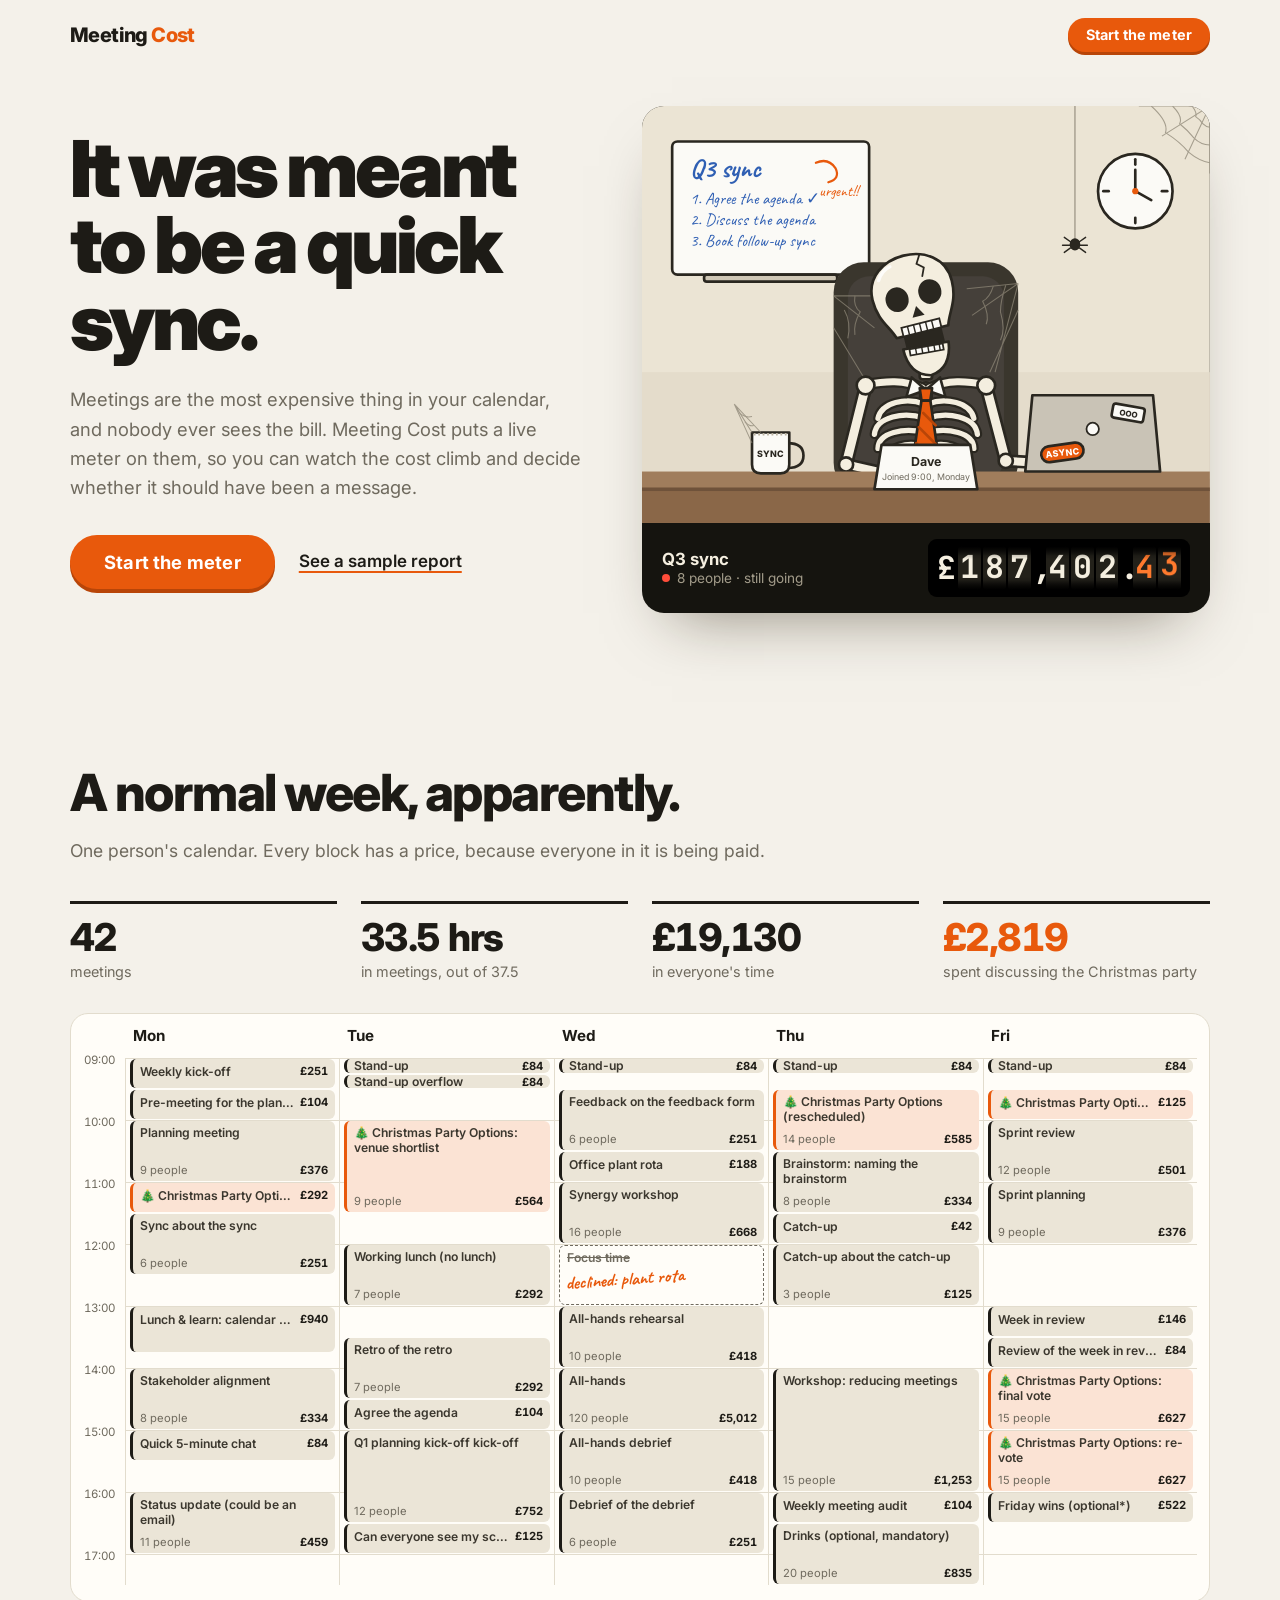
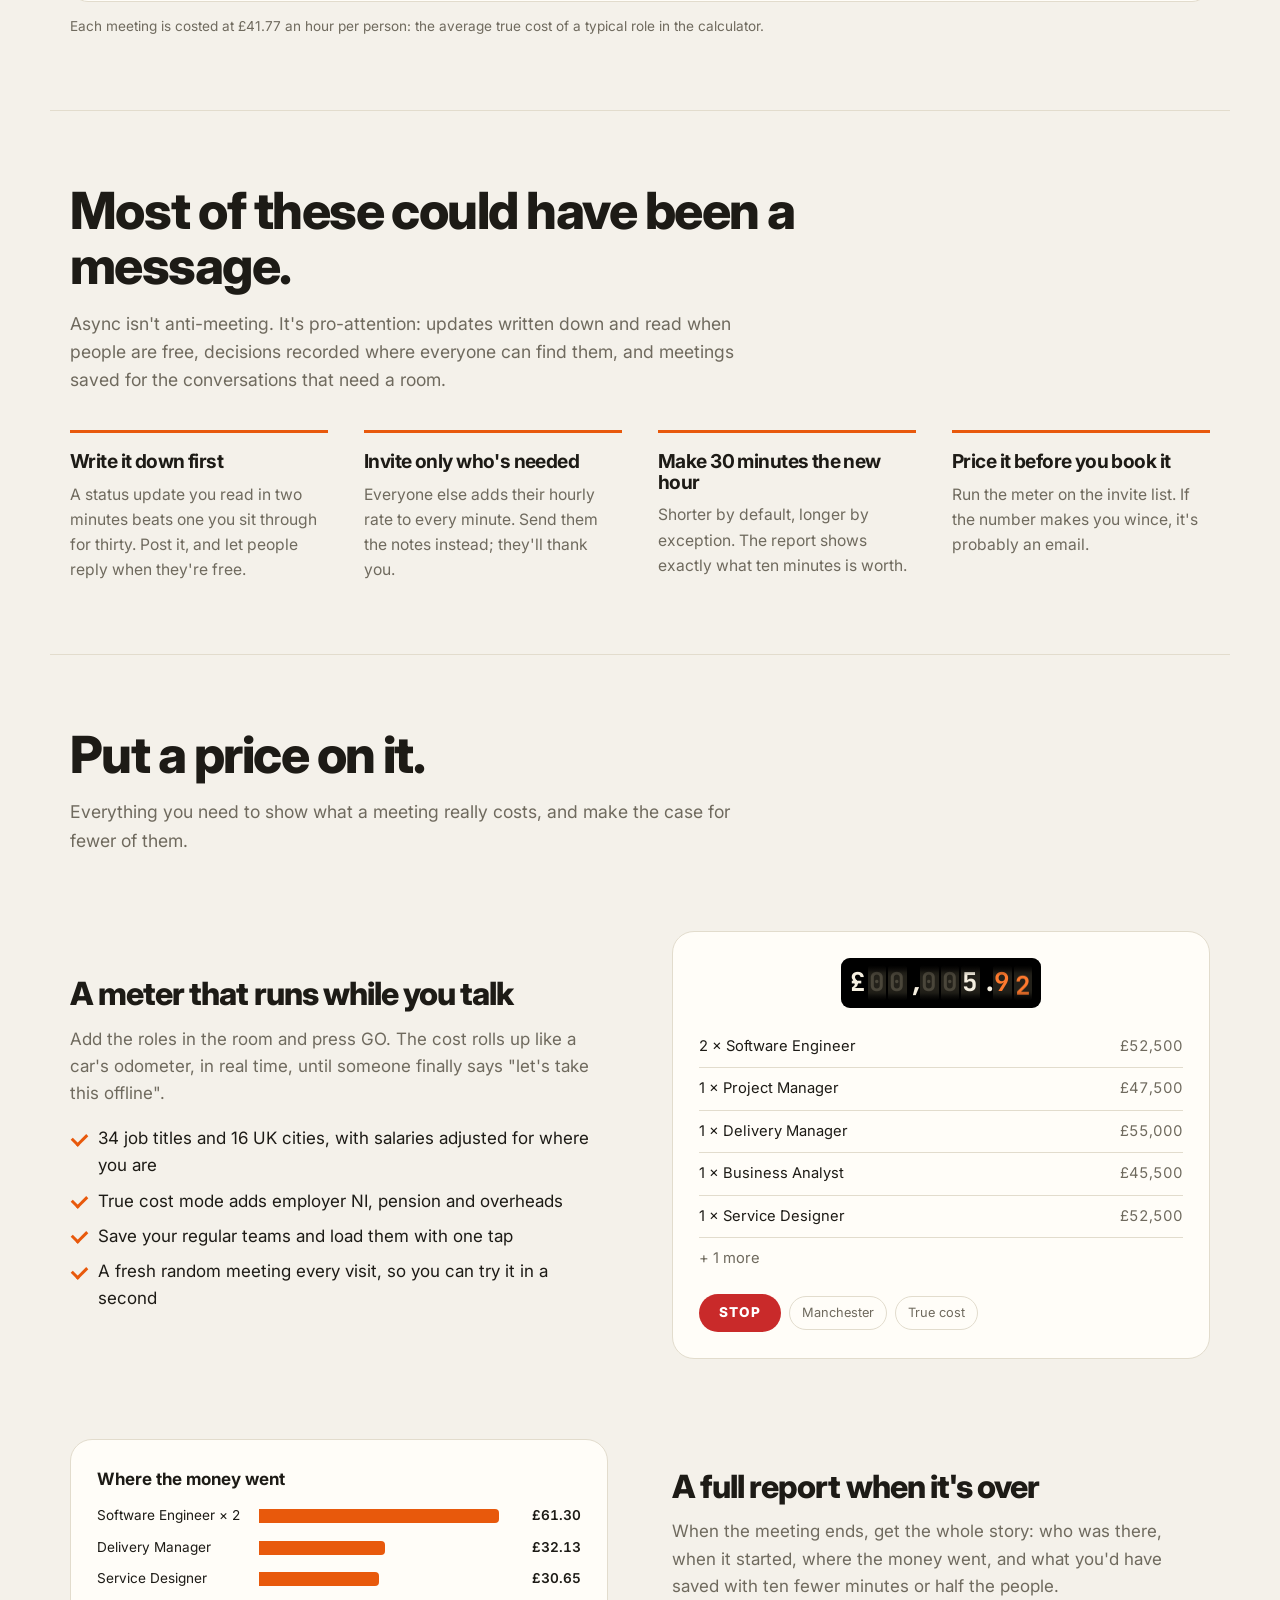
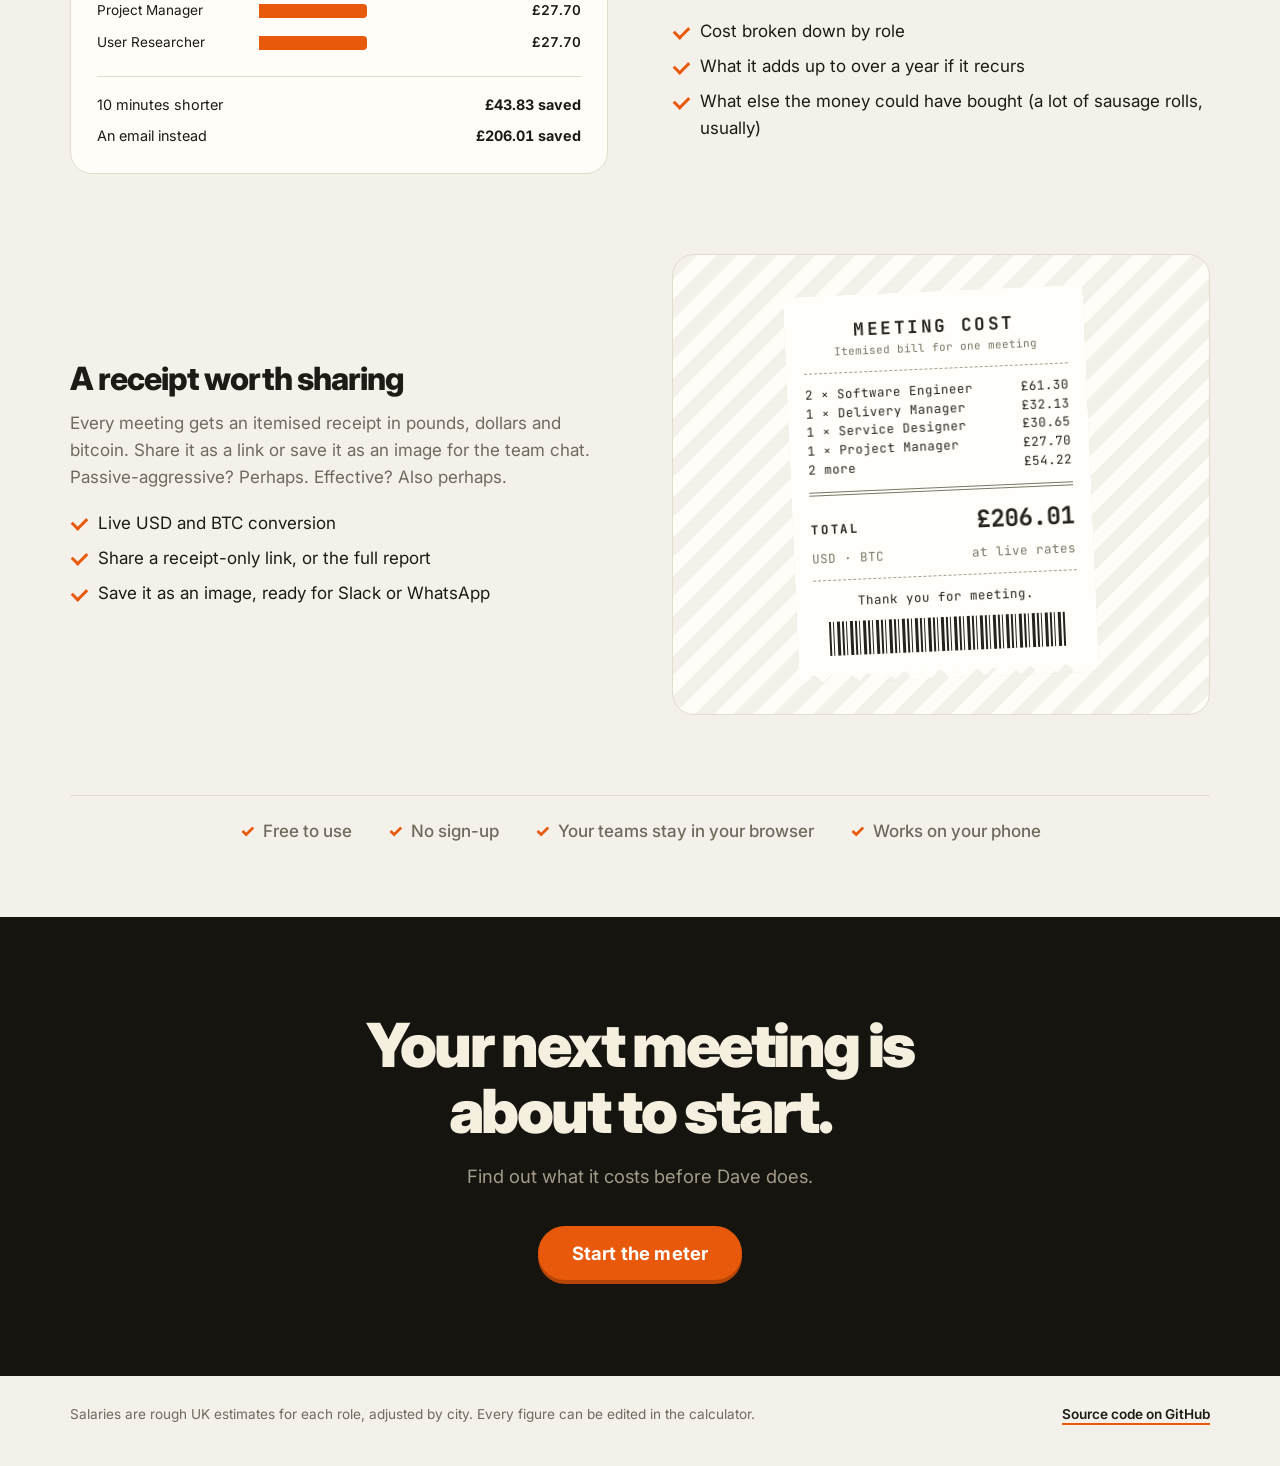
==== commit b1ef8bd0: "Drop support for old-style meeting links Removes the root-to-calculator redirect and the legacy link" ====
--- a/index.html
+++ b/index.html
@@ -5,10 +5,6 @@
   <meta name="viewport" content="width=device-width, initial-scale=1">
   <title>Meeting Cost</title>
   <meta name="description" content="Put a live price on every meeting. Watch the cost climb, see what it could have bought, and make the case for async.">
-  <script>
-    // Older shared links pointed at the site root; send them to the calculator.
-    if (/^#m=/.test(location.hash)) location.replace("calculator.html" + location.hash);
-  </script>
   <link rel="preconnect" href="https://fonts.googleapis.com">
   <link rel="preconnect" href="https://fonts.gstatic.com" crossorigin>
   <link href="https://fonts.googleapis.com/css2?family=Inter:wght@400;500;600;700;800;900&family=JetBrains+Mono:wght@500;700&family=Caveat:wght@500;700&display=swap" rel="stylesheet">
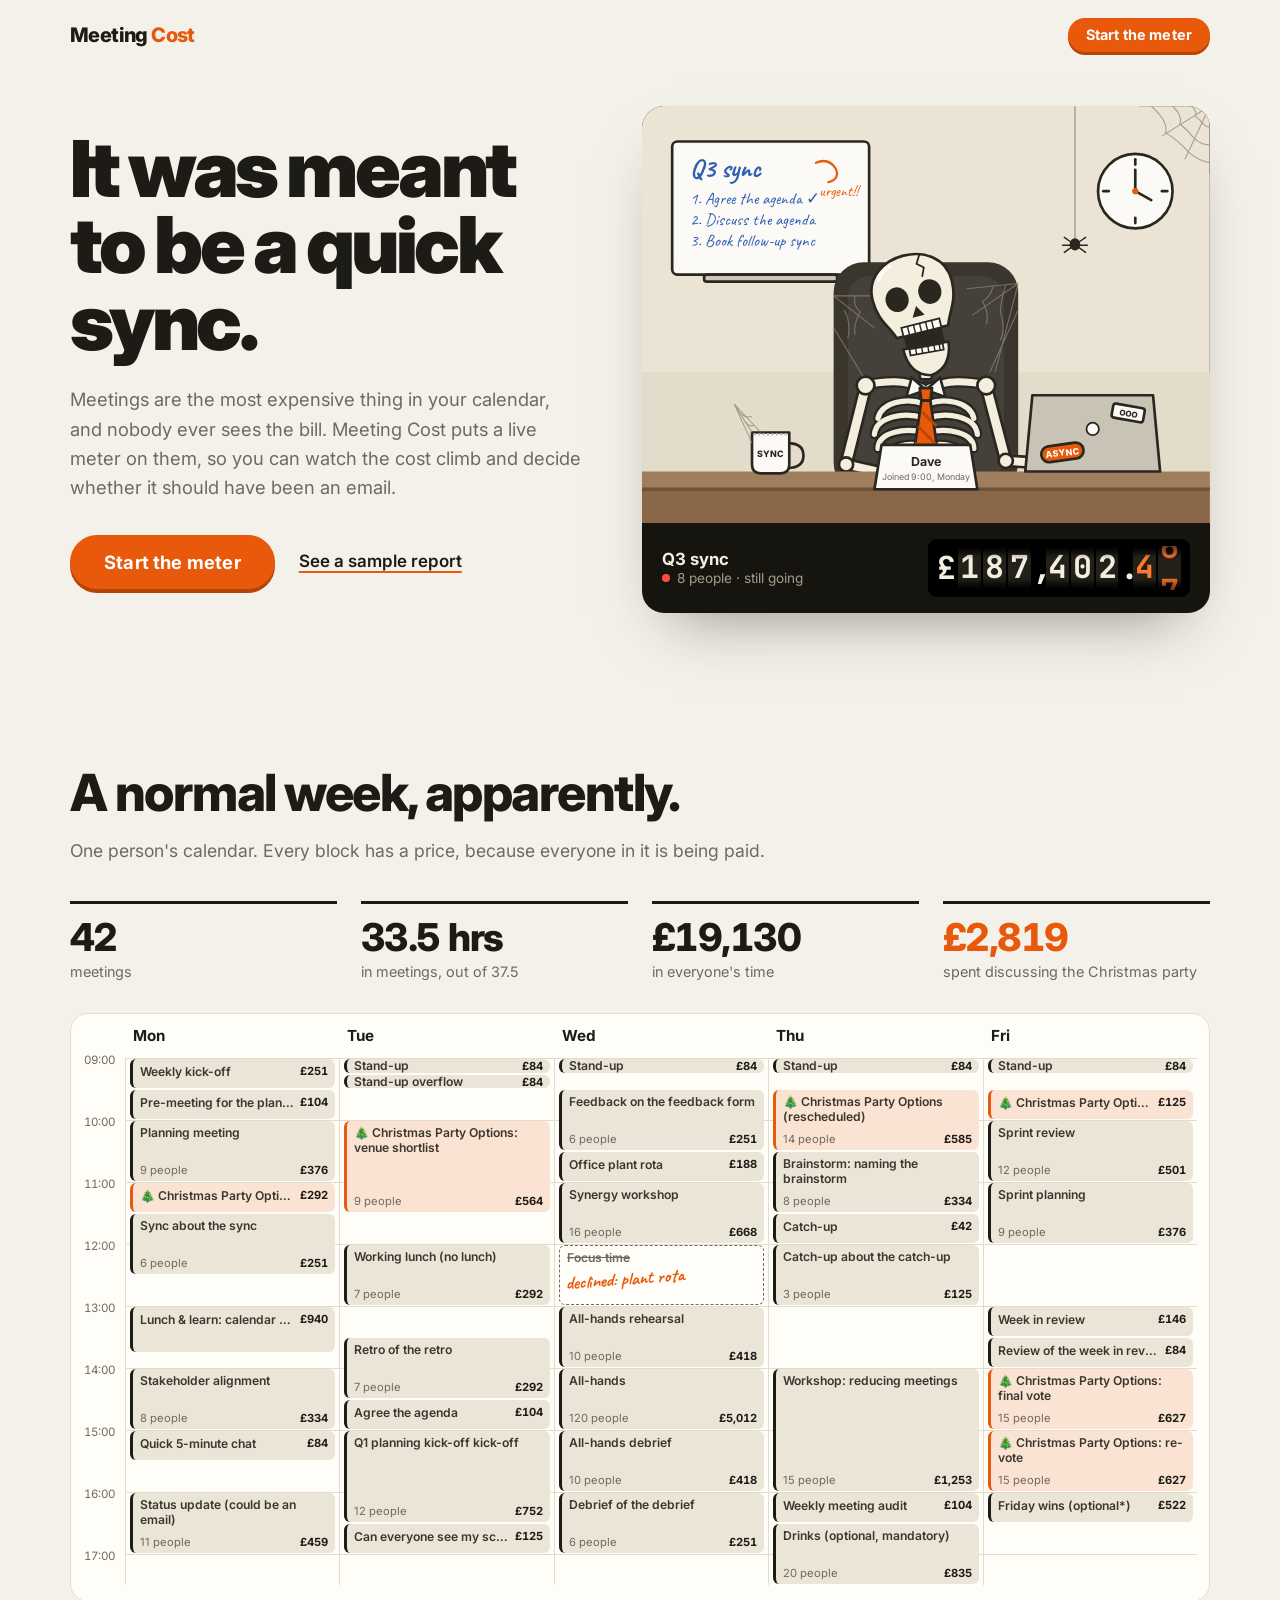
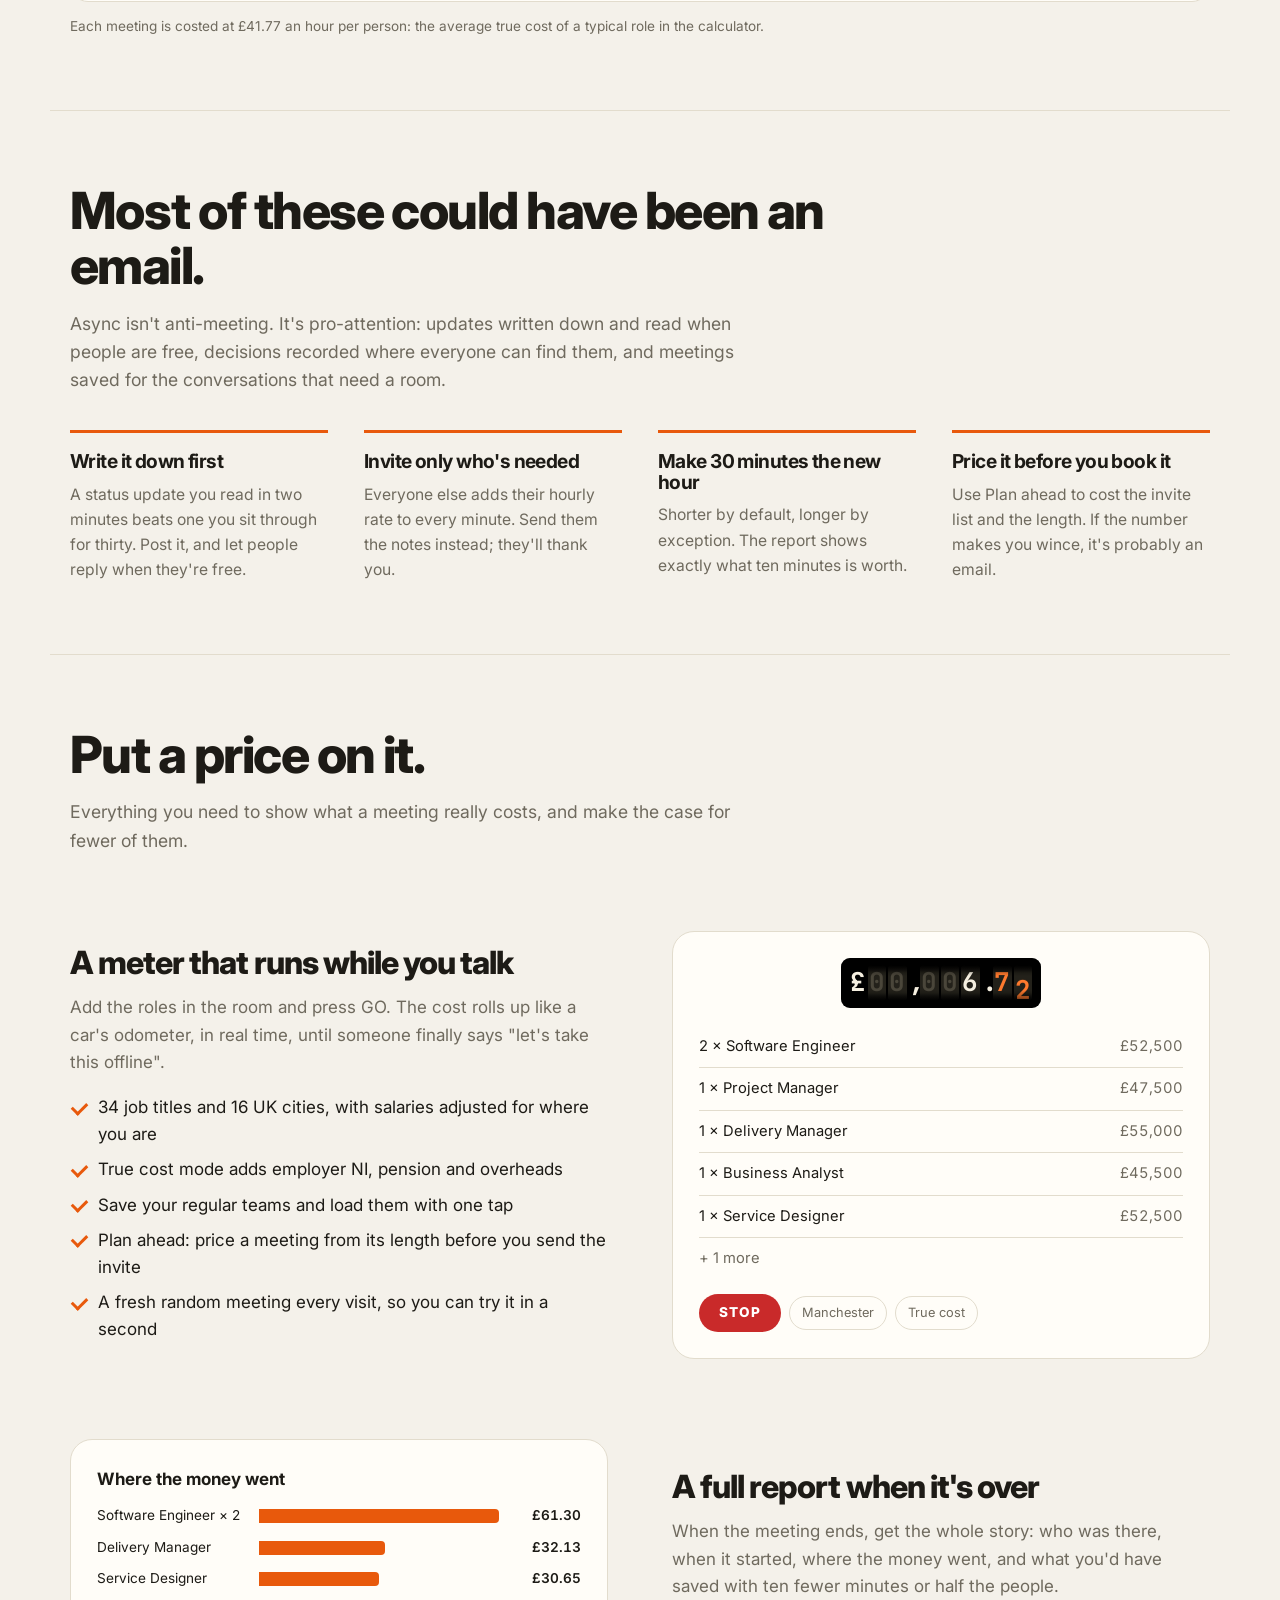
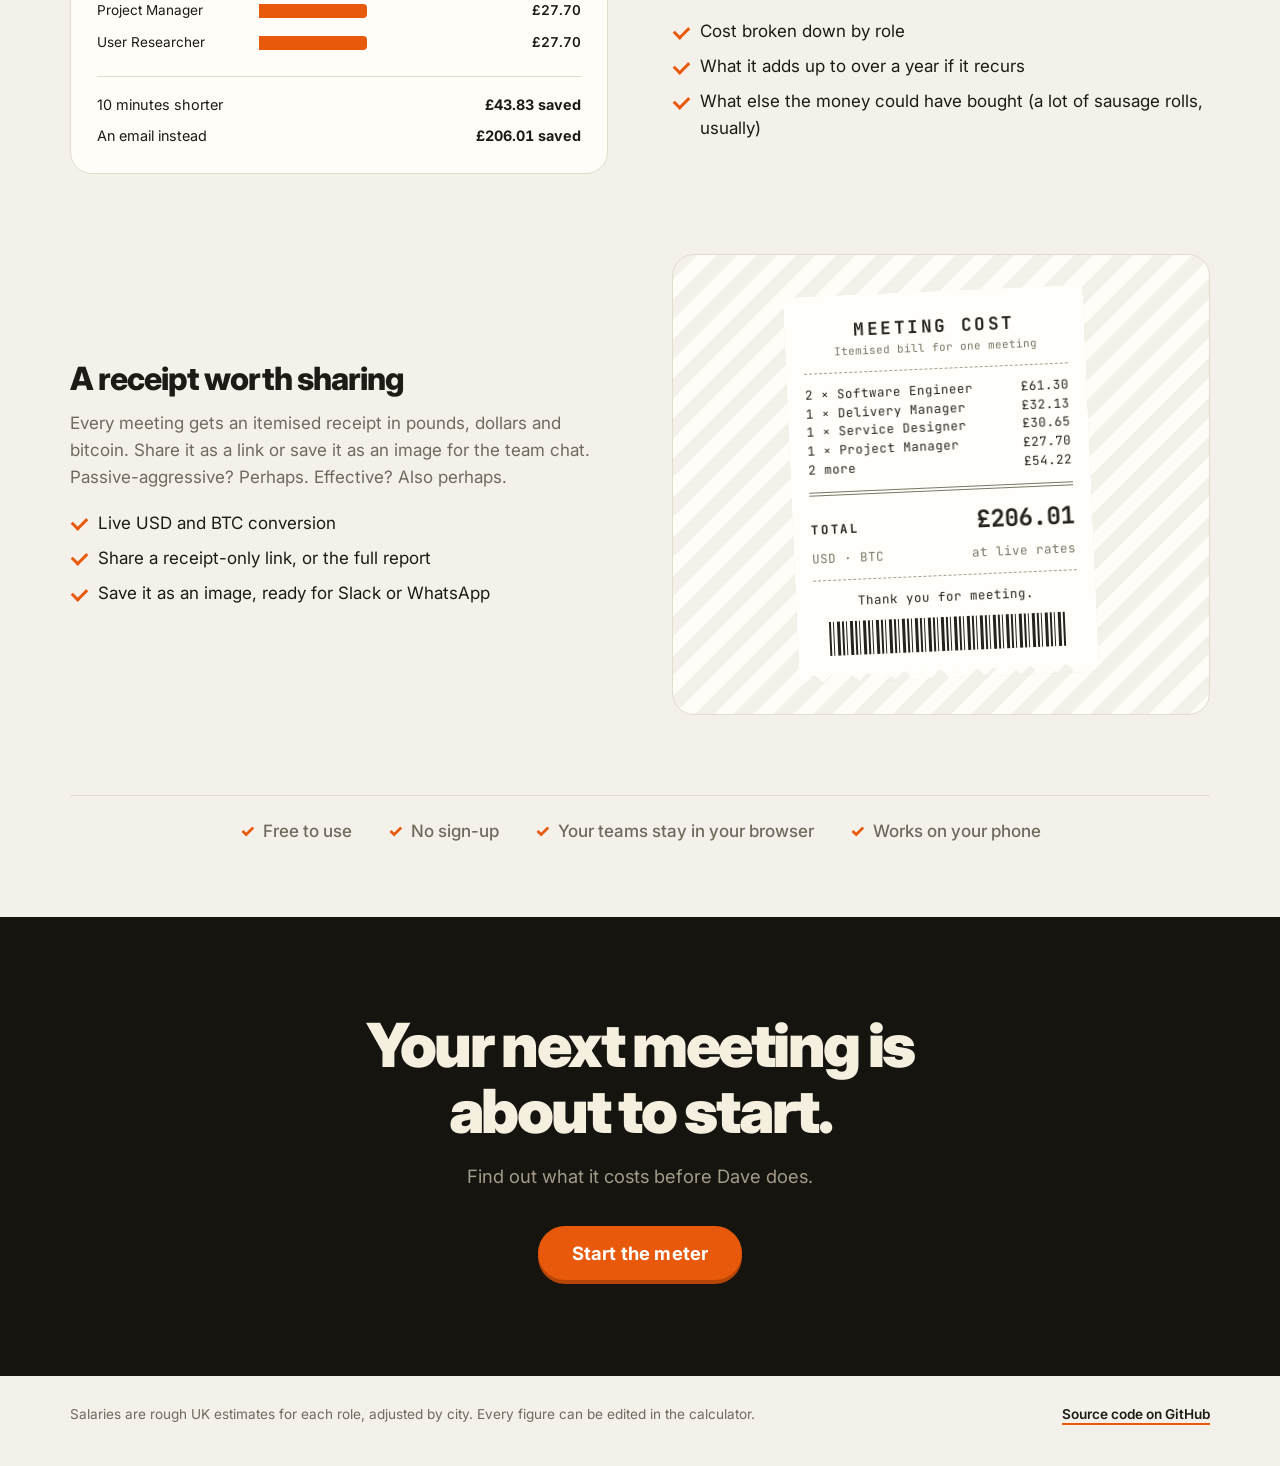
==== commit 275871bd: "Add Plan ahead: cost a meeting before it happens The calculator gets a Live meeting / Plan ahead swi" ====
--- a/index.html
+++ b/index.html
@@ -22,7 +22,7 @@
     <section class="hero">
       <div class="hero-copy">
         <h1>It was meant to be a quick sync.</h1>
-        <p class="sub">Meetings are the most expensive thing in your calendar, and nobody ever sees the bill. Meeting Cost puts a live meter on them, so you can watch the cost climb and decide whether it should have been a message.</p>
+        <p class="sub">Meetings are the most expensive thing in your calendar, and nobody ever sees the bill. Meeting Cost puts a live meter on them, so you can watch the cost climb and decide whether it should have been an email.</p>
         <div class="cta-row">
           <a class="btn btn-big" href="calculator.html">Start the meter</a>
           <a class="link" id="sampleReport" href="report.html">See a sample report</a>
@@ -236,7 +236,7 @@
     <!-- async -->
     <section class="section async">
       <div class="section-head">
-        <h2>Most of these could have been a message.</h2>
+        <h2>Most of these could have been an email.</h2>
         <p class="lede">Async isn't anti-meeting. It's pro-attention: updates written down and read when people are free, decisions recorded where everyone can find them, and meetings saved for the conversations that need a room.</p>
       </div>
       <div class="principles">
@@ -254,7 +254,7 @@
         </div>
         <div>
           <h3>Price it before you book it</h3>
-          <p>Run the meter on the invite list. If the number makes you wince, it's probably an email.</p>
+          <p>Use Plan ahead to cost the invite list and the length. If the number makes you wince, it's probably an email.</p>
         </div>
       </div>
     </section>
@@ -274,6 +274,7 @@
             <li><span id="roleCount">34</span> job titles and <span id="cityCount">17</span> UK cities, with salaries adjusted for where you are</li>
             <li>True cost mode adds employer NI, pension and overheads</li>
             <li>Save your regular teams and load them with one tap</li>
+            <li>Plan ahead: price a meeting from its length before you send the invite</li>
             <li>A fresh random meeting every visit, so you can try it in a second</li>
           </ul>
         </div>
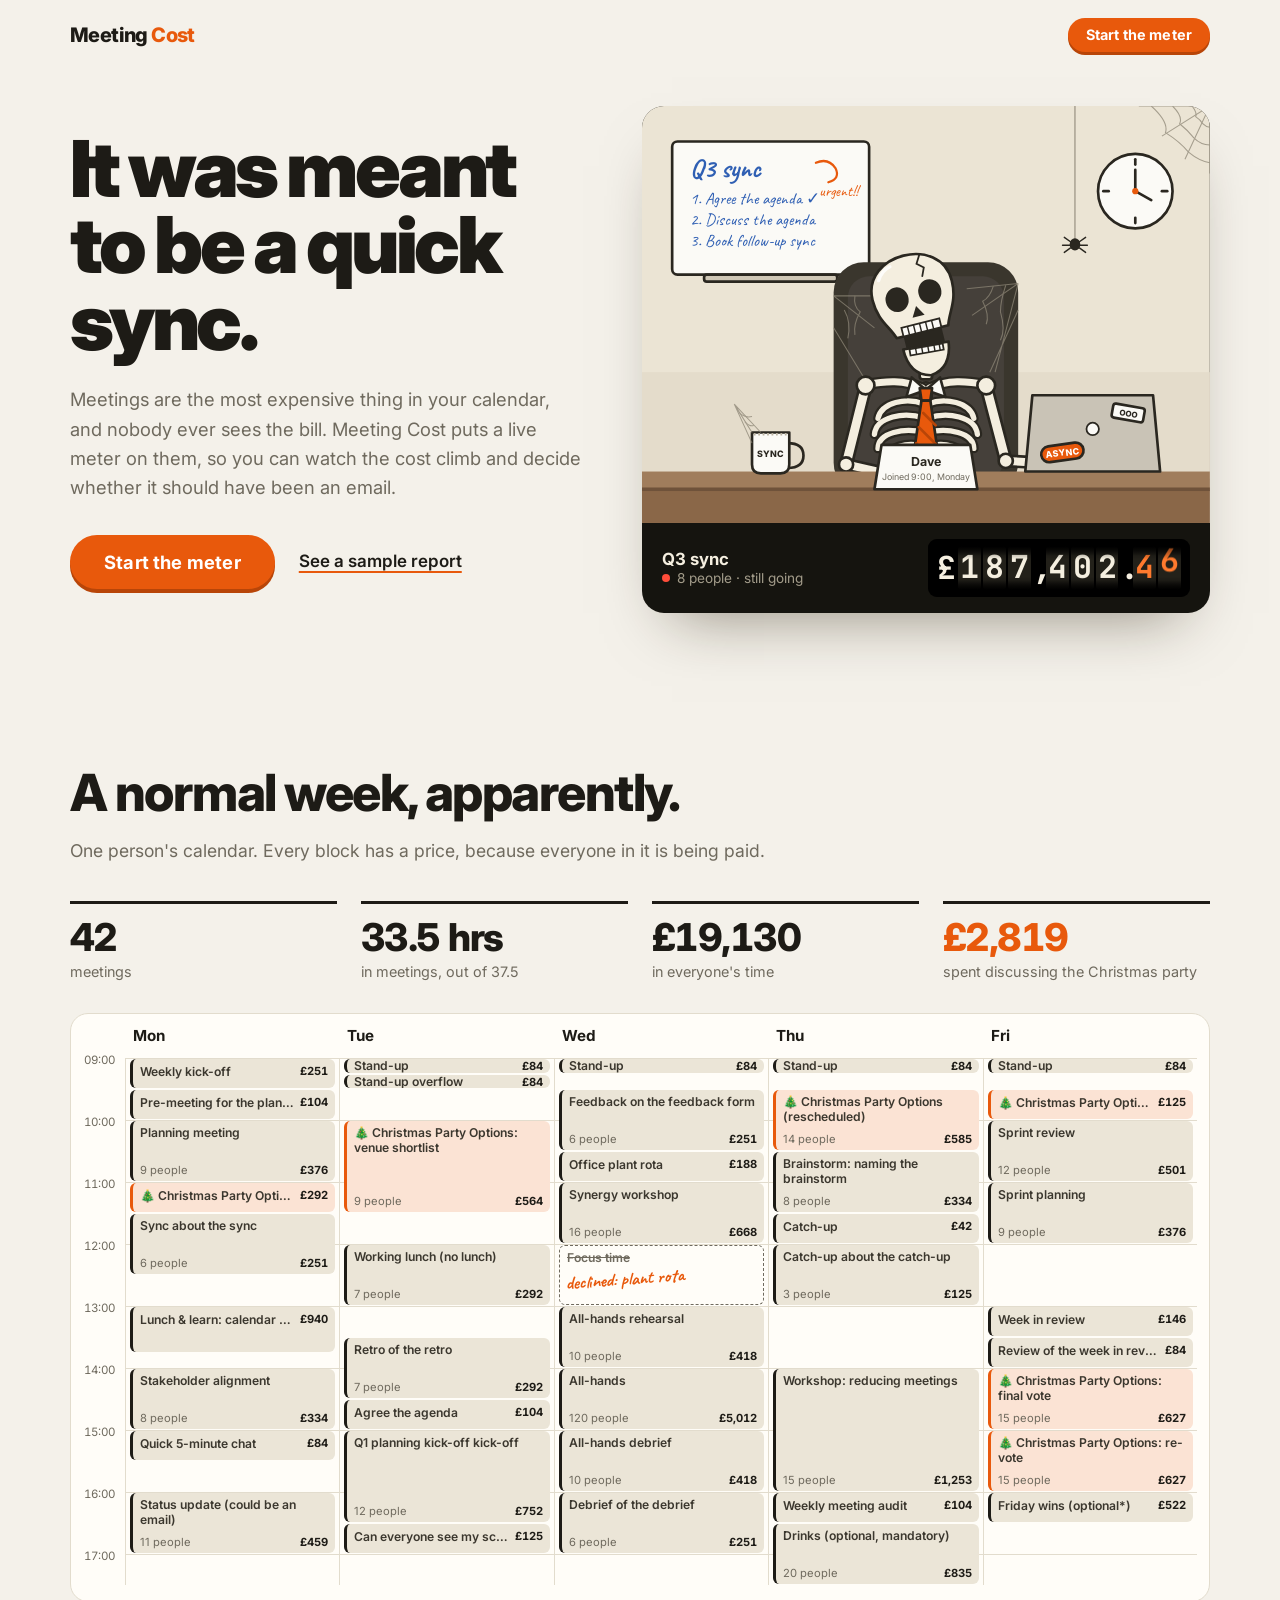
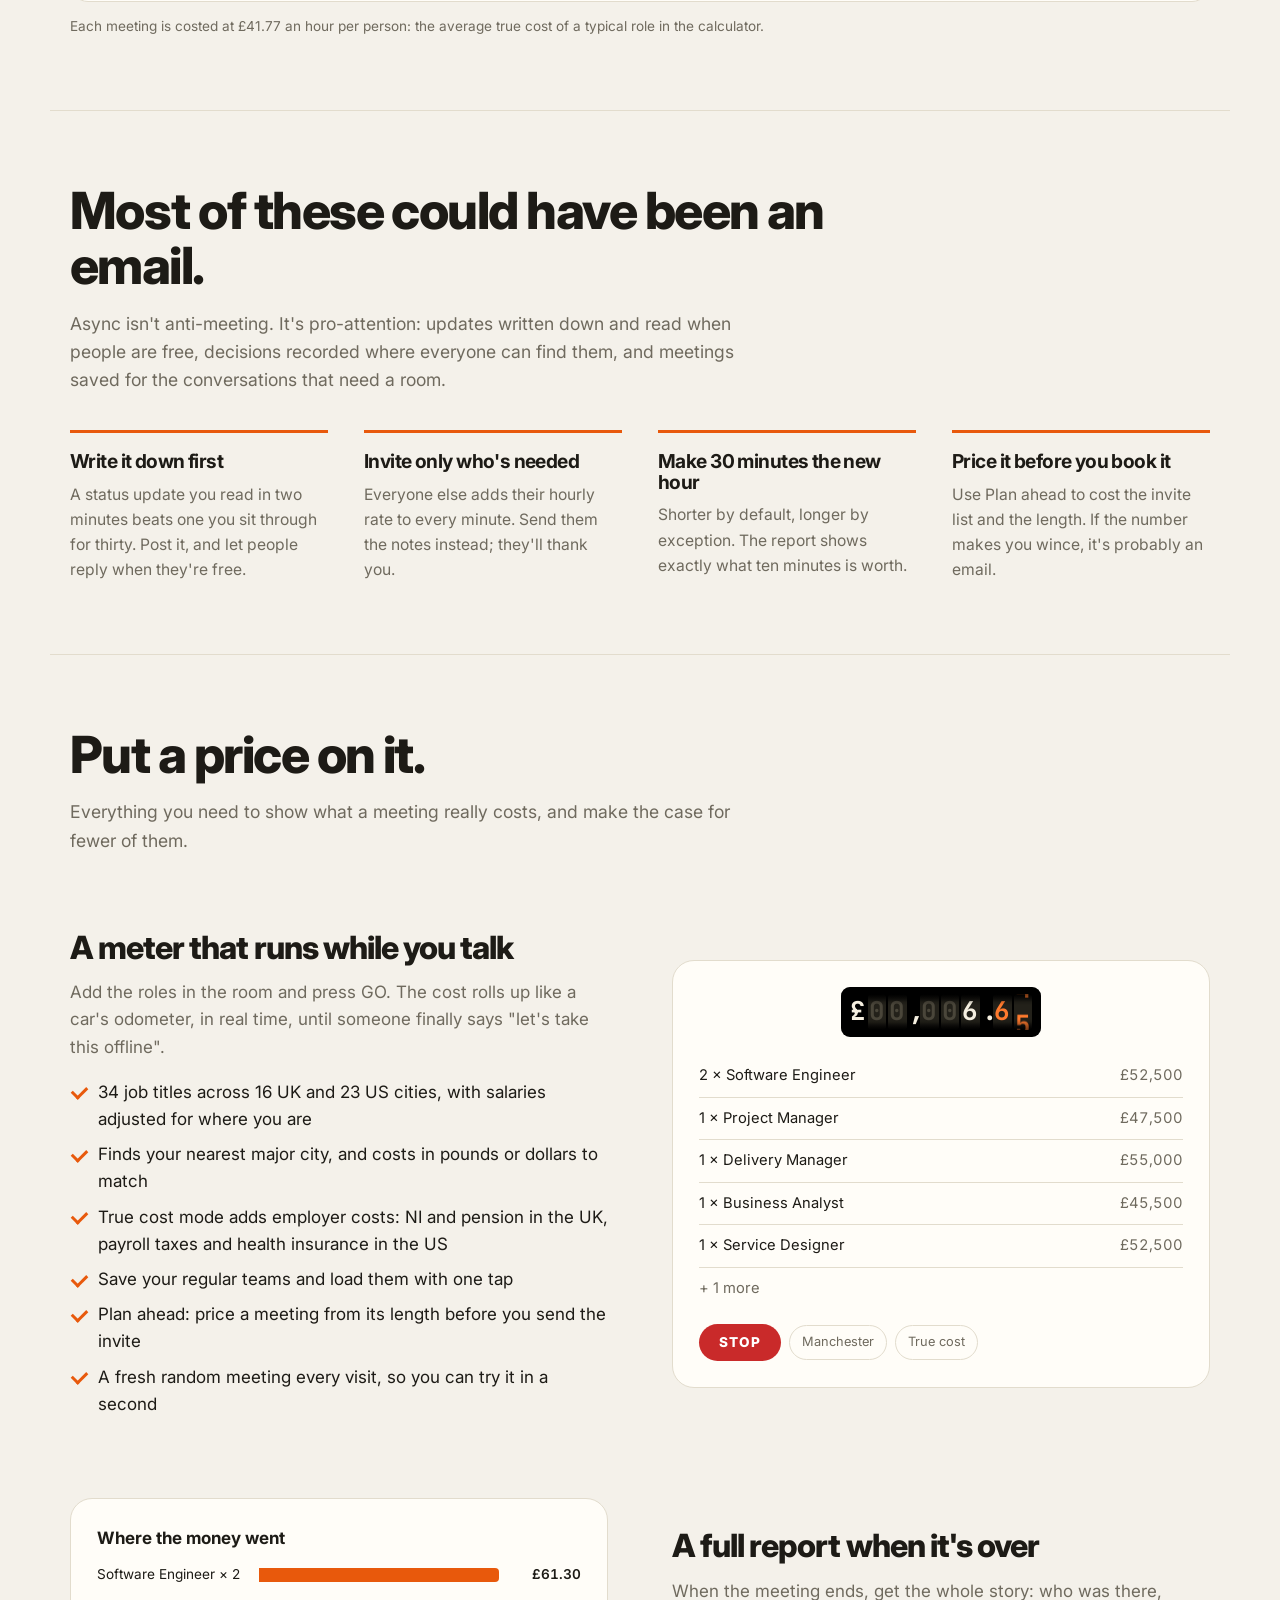
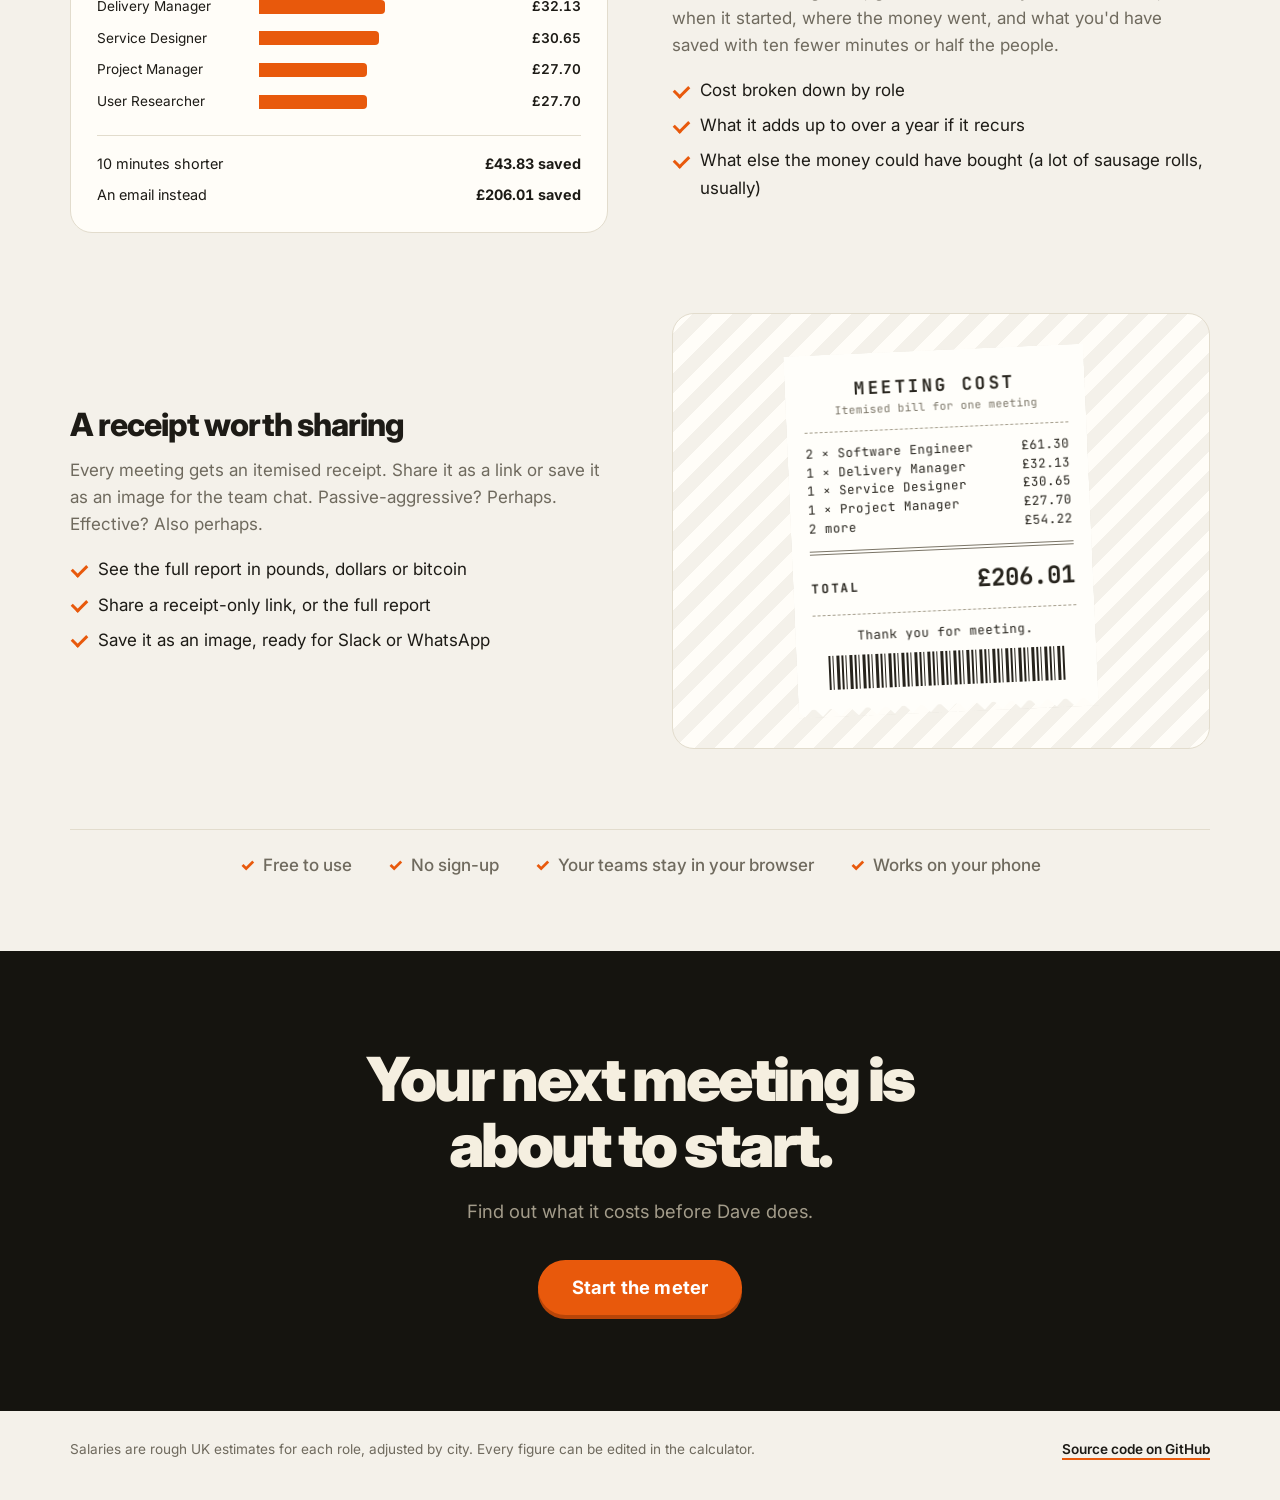
==== commit c95e99e7: "Add US support with city detection and a currency switch - Country profiles in data.js: UK and US sa" ====
--- a/index.html
+++ b/index.html
@@ -271,8 +271,9 @@
           <h3>A meter that runs while you talk</h3>
           <p>Add the roles in the room and press GO. The cost rolls up like a car's odometer, in real time, until someone finally says "let's take this offline".</p>
           <ul class="ticks">
-            <li><span id="roleCount">34</span> job titles and <span id="cityCount">17</span> UK cities, with salaries adjusted for where you are</li>
-            <li>True cost mode adds employer NI, pension and overheads</li>
+            <li><span id="roleCount">34</span> job titles across <span id="ukCities">16</span> UK and <span id="usCities">23</span> US cities, with salaries adjusted for where you are</li>
+            <li>Finds your nearest major city, and costs in pounds or dollars to match</li>
+            <li>True cost mode adds employer costs: NI and pension in the UK, payroll taxes and health insurance in the US</li>
             <li>Save your regular teams and load them with one tap</li>
             <li>Plan ahead: price a meeting from its length before you send the invite</li>
             <li>A fresh random meeting every visit, so you can try it in a second</li>
@@ -309,9 +310,9 @@
       <article class="feature">
         <div class="feature-copy">
           <h3>A receipt worth sharing</h3>
-          <p>Every meeting gets an itemised receipt in pounds, dollars and bitcoin. Share it as a link or save it as an image for the team chat. Passive-aggressive? Perhaps. Effective? Also perhaps.</p>
+          <p>Every meeting gets an itemised receipt. Share it as a link or save it as an image for the team chat. Passive-aggressive? Perhaps. Effective? Also perhaps.</p>
           <ul class="ticks">
-            <li>Live USD and BTC conversion</li>
+            <li>See the full report in pounds, dollars or bitcoin</li>
             <li>Share a receipt-only link, or the full report</li>
             <li>Save it as an image, ready for Slack or WhatsApp</li>
           </ul>
--- a/landing.css
+++ b/landing.css
@@ -1,3 +1,4 @@
+[hidden] { display: none !important; }
 :root {
   --bg: #f4f1ea;
   --surface: #fffdf8;
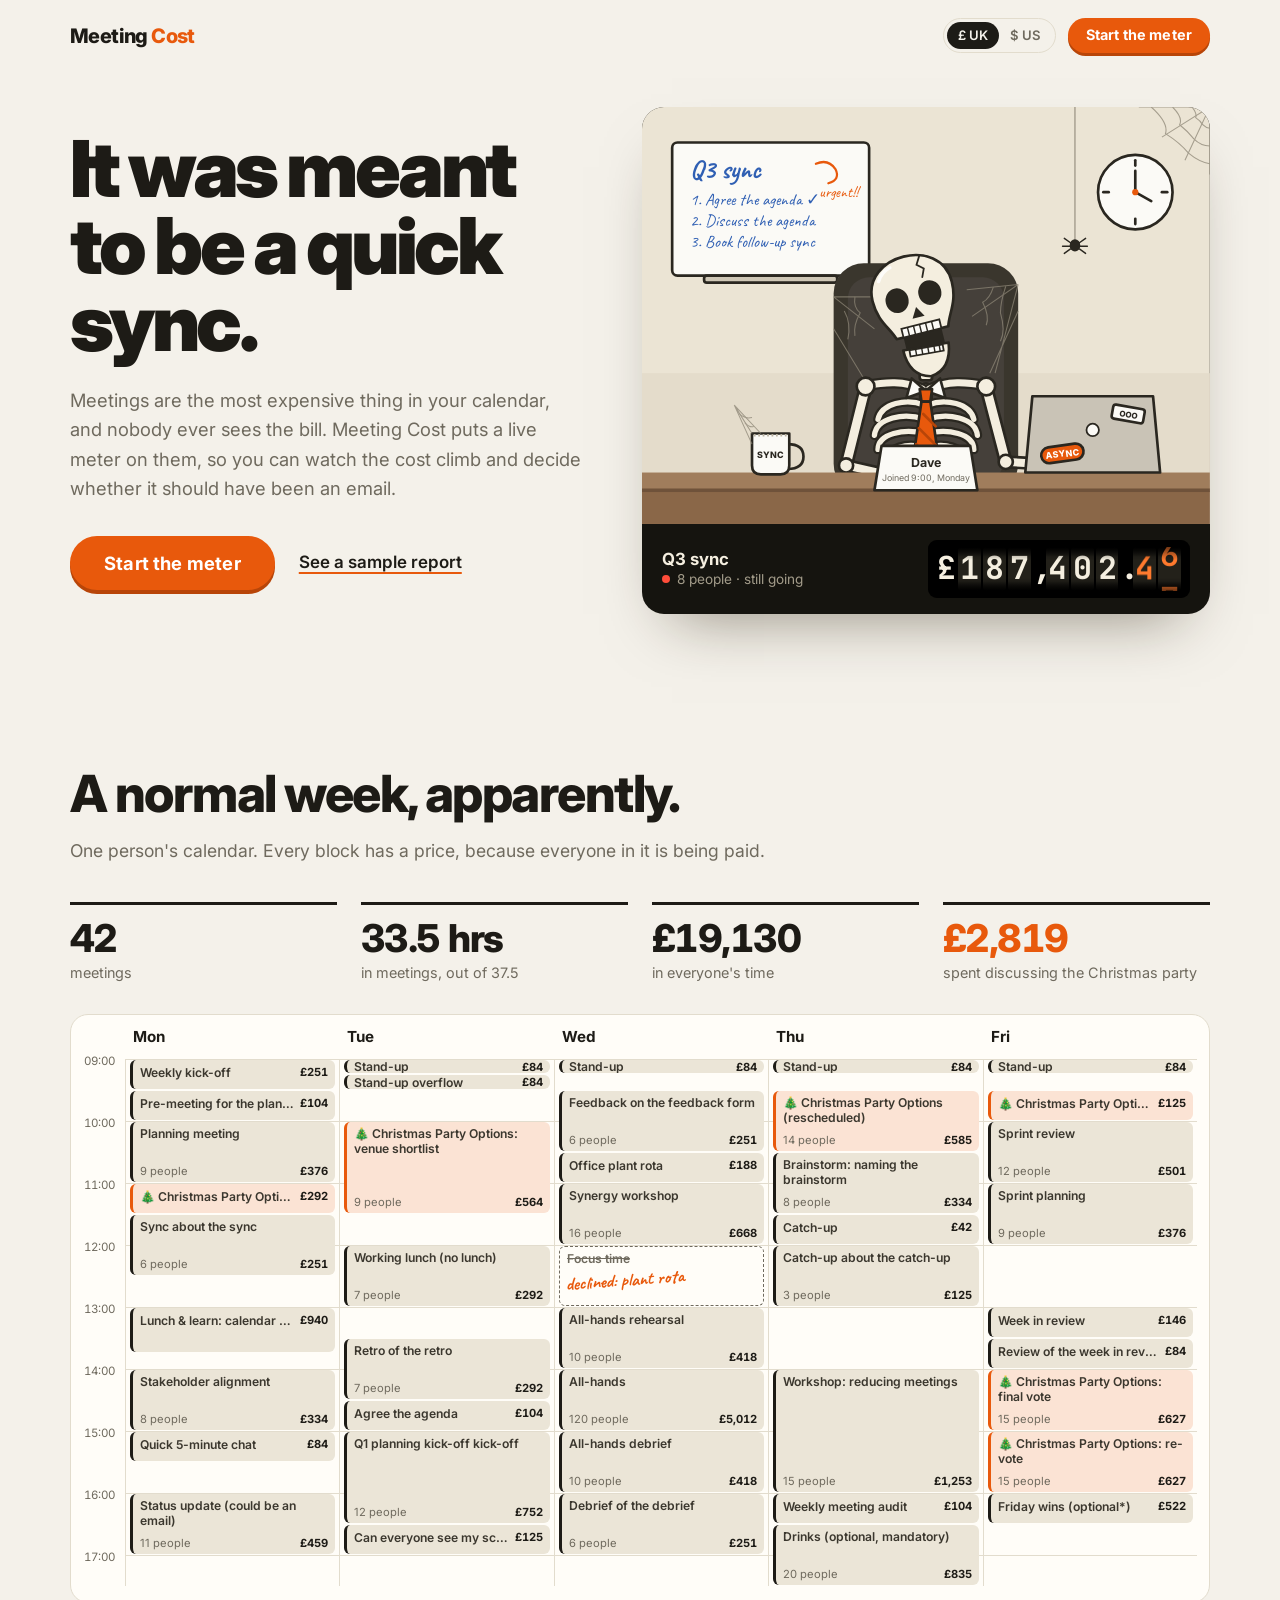
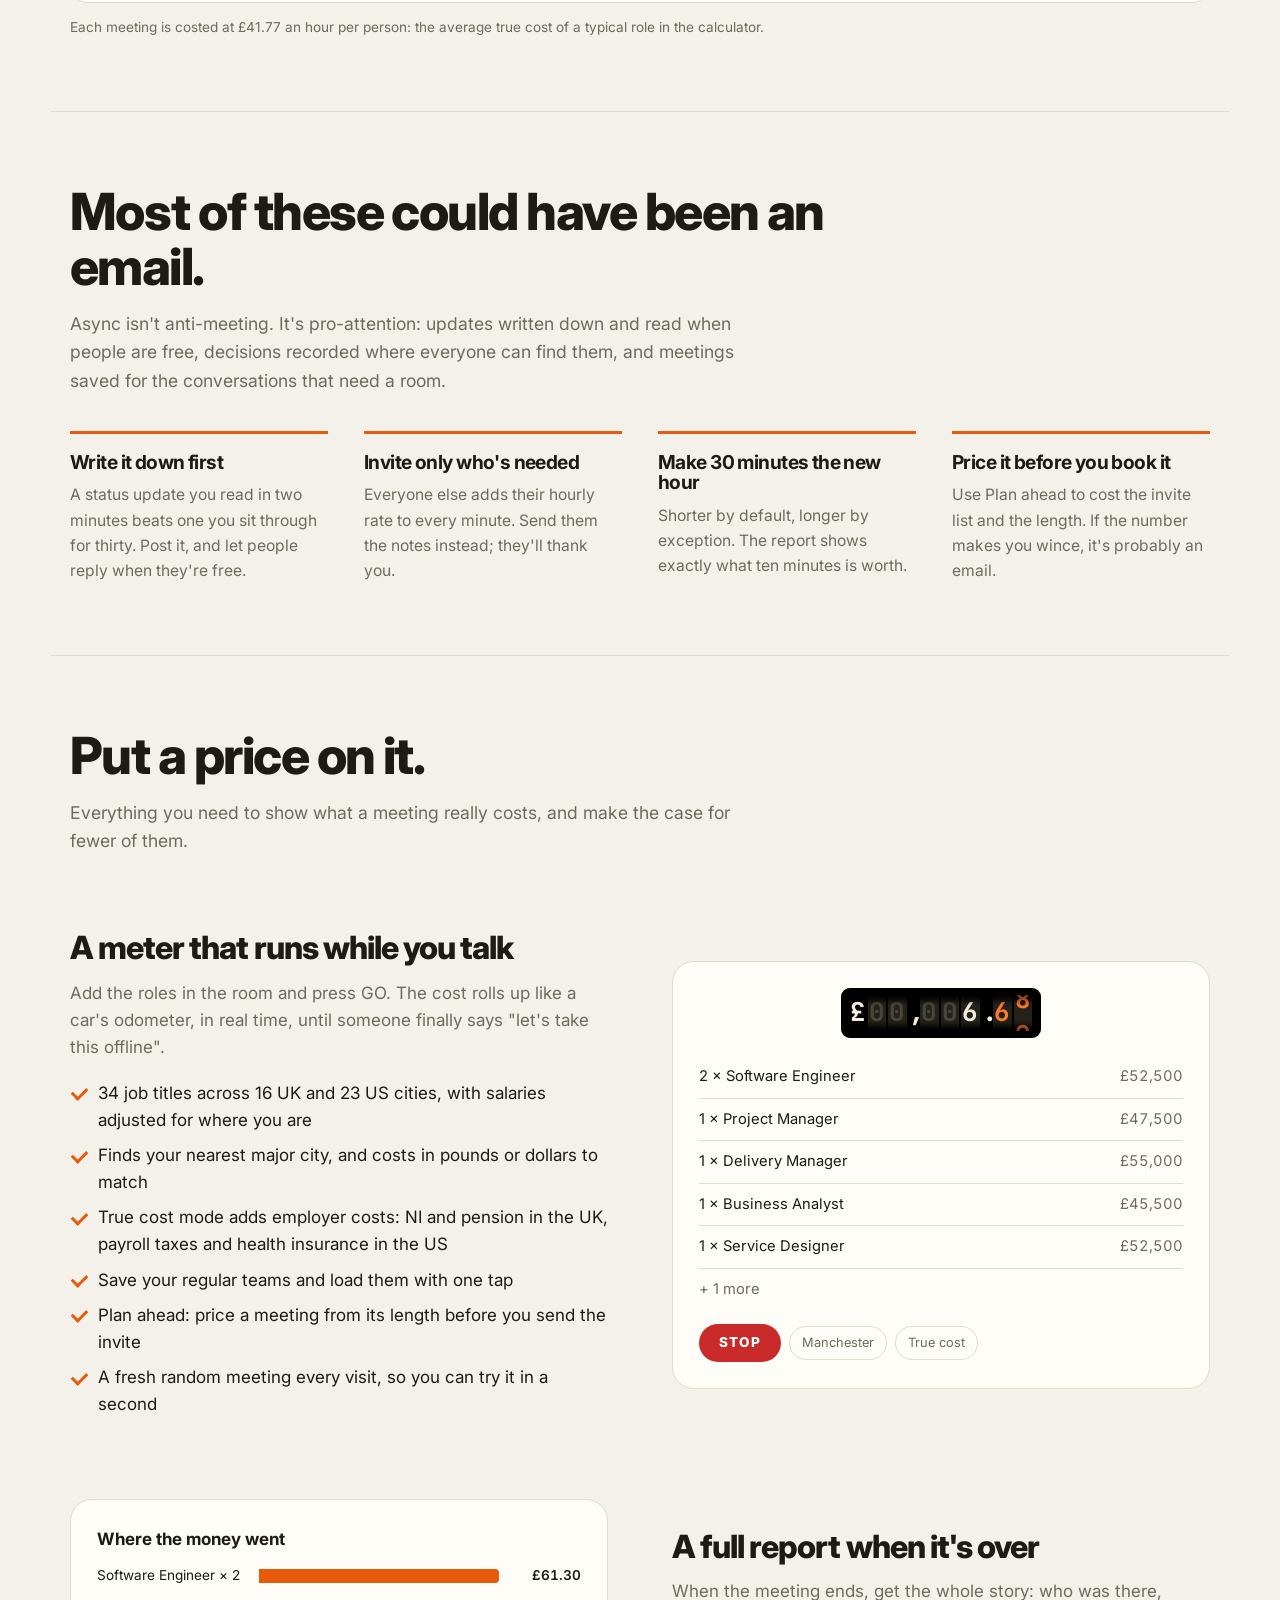
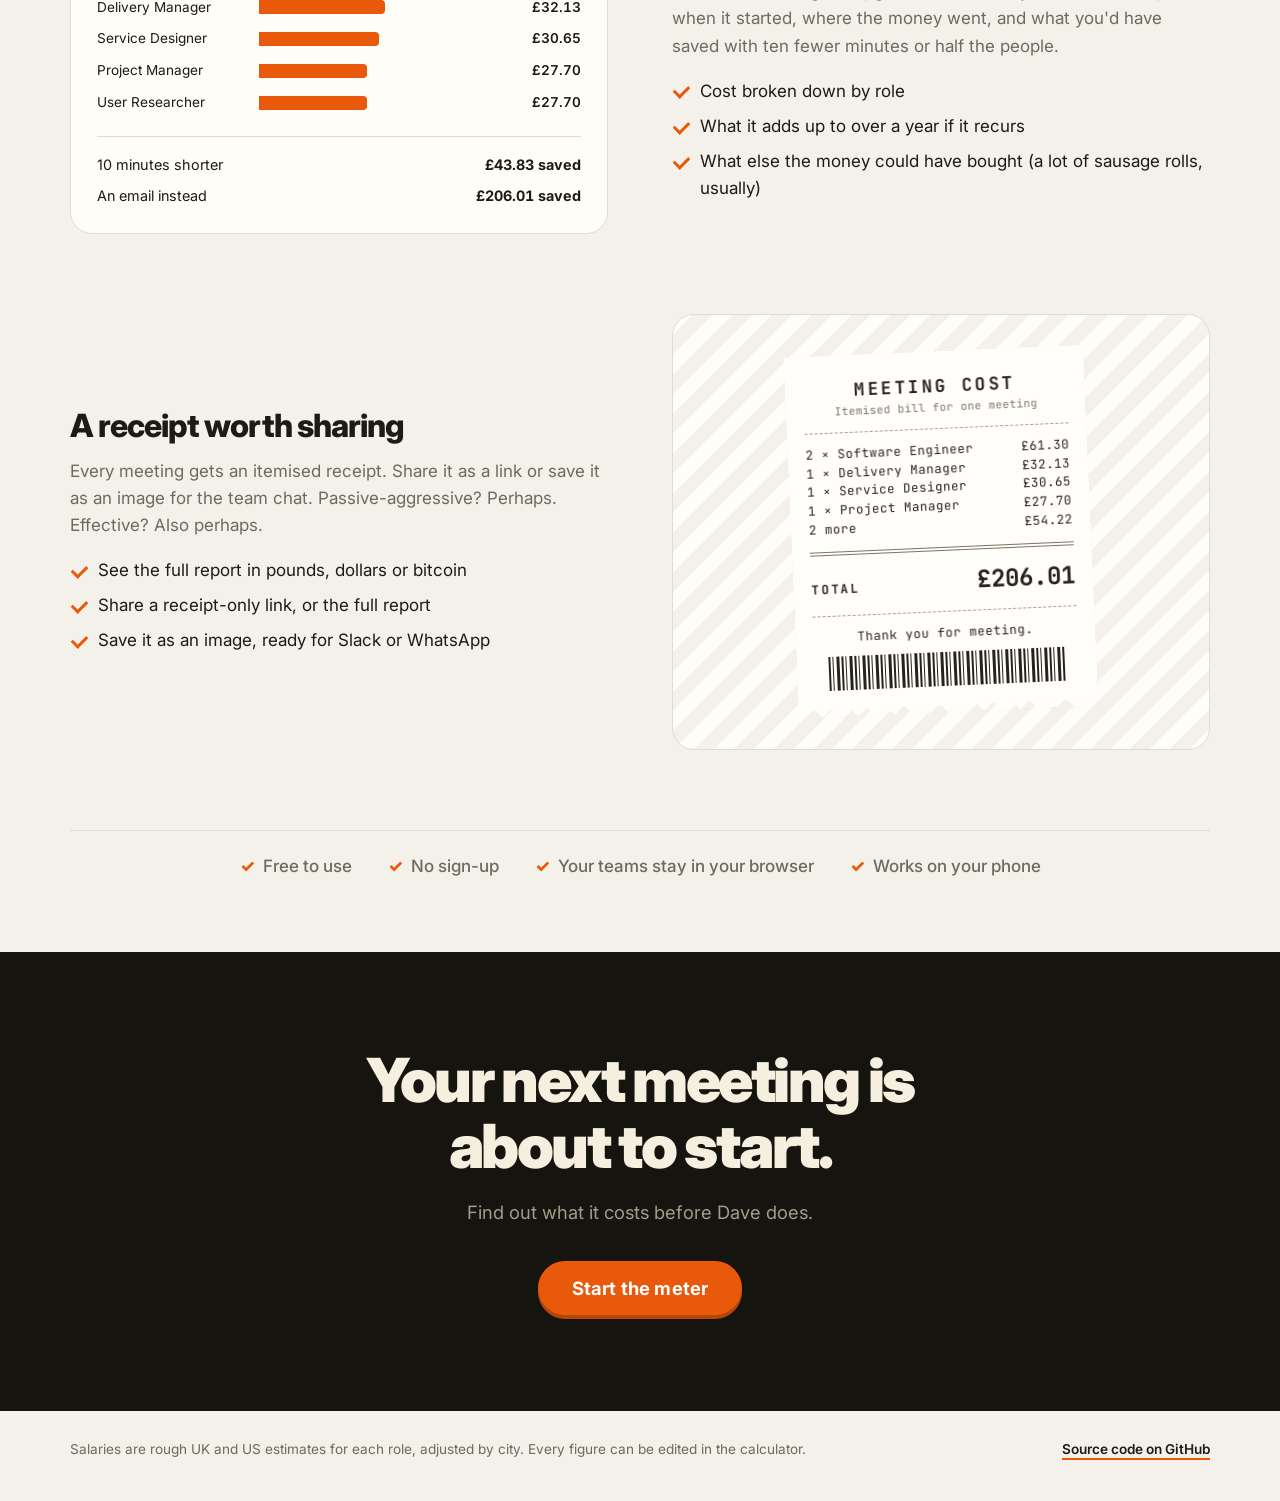
==== commit 27154691: "Make the landing page follow the visitor's country The landing page now tells the story in the visit" ====
--- a/index.html
+++ b/index.html
@@ -14,7 +14,13 @@
 <body>
   <header class="nav">
     <a class="brand" href="./">Meeting <span>Cost</span></a>
-    <a class="btn btn-small" href="calculator.html">Start the meter</a>
+    <div class="nav-right">
+      <div class="region" id="region" role="group" aria-label="Show prices for">
+        <button type="button" data-cc="UK" aria-pressed="true">£ UK</button>
+        <button type="button" data-cc="US" aria-pressed="false">$ US</button>
+      </div>
+      <a class="btn btn-small" href="calculator.html">Start the meter</a>
+    </div>
   </header>
 
   <main>
@@ -284,7 +290,7 @@
           <ul class="mini-rows" id="miniRows"></ul>
           <div class="mini-controls">
             <span class="mini-go">STOP</span>
-            <span class="mini-chip">Manchester</span>
+            <span class="mini-chip" id="miniPlace">Manchester</span>
             <span class="mini-chip">True cost</span>
           </div>
         </div>
@@ -297,7 +303,7 @@
           <ul class="ticks">
             <li>Cost broken down by role</li>
             <li>What it adds up to over a year if it recurs</li>
-            <li>What else the money could have bought (a lot of sausage rolls, usually)</li>
+            <li>What else the money could have bought (a lot of <span data-uk="sausage rolls" data-us="Costco hot dogs">sausage rolls</span>, usually)</li>
           </ul>
         </div>
         <div class="demo demo-report" aria-hidden="true">
@@ -339,7 +345,7 @@
   </main>
 
   <footer class="foot">
-    <p>Salaries are rough UK estimates for each role, adjusted by city. Every figure can be edited in the calculator.</p>
+    <p>Salaries are rough UK and US estimates for each role, adjusted by city. Every figure can be edited in the calculator.</p>
     <p><a class="link" href="https://github.com/DrLazer/meeting-cost-calc">Source code on GitHub</a></p>
   </footer>
 
--- a/landing.css
+++ b/landing.css
@@ -143,7 +143,7 @@
 .ev-s { align-items: flex-start; padding-top: 5px; }
 .ev-xs .ev-title, .ev-s .ev-title { display: block; flex: 1; min-width: 0; white-space: nowrap; text-overflow: ellipsis; }
 .ev-xs .ev-meta span, .ev-s .ev-meta span { display: none; }
-.ev-xmas { background: var(--accent-soft); border-left-color: var(--accent); }
+.ev-party { background: var(--accent-soft); border-left-color: var(--accent); }
 .ev-focus { background: transparent; border: 1.5px dashed var(--muted); border-left-width: 1.5px; color: var(--muted); }
 .ev-focus .ev-title { text-decoration: line-through; }
 .scrawl {
@@ -236,3 +236,11 @@
 }
 .swipe { display: none; color: var(--muted); font-size: .85rem; margin-bottom: 8px; }
 @media (max-width: 800px) { .swipe { display: block; } }
+
+/* UK / US switch */
+.nav-right { display: flex; align-items: center; gap: 12px; }
+.region { display: inline-flex; padding: 3px; border: 1px solid var(--line); border-radius: 999px; }
+.region button { font: 600 .82rem/1 Inter, system-ui, sans-serif; border: 0; background: transparent; color: var(--muted); padding: 7px 11px; border-radius: 999px; cursor: pointer; }
+.region button[aria-pressed="true"] { background: var(--ink); color: var(--bg); }
+.brand, .region button { white-space: nowrap; }
+@media (max-width: 520px) { .nav .btn-small { display: none; } }
